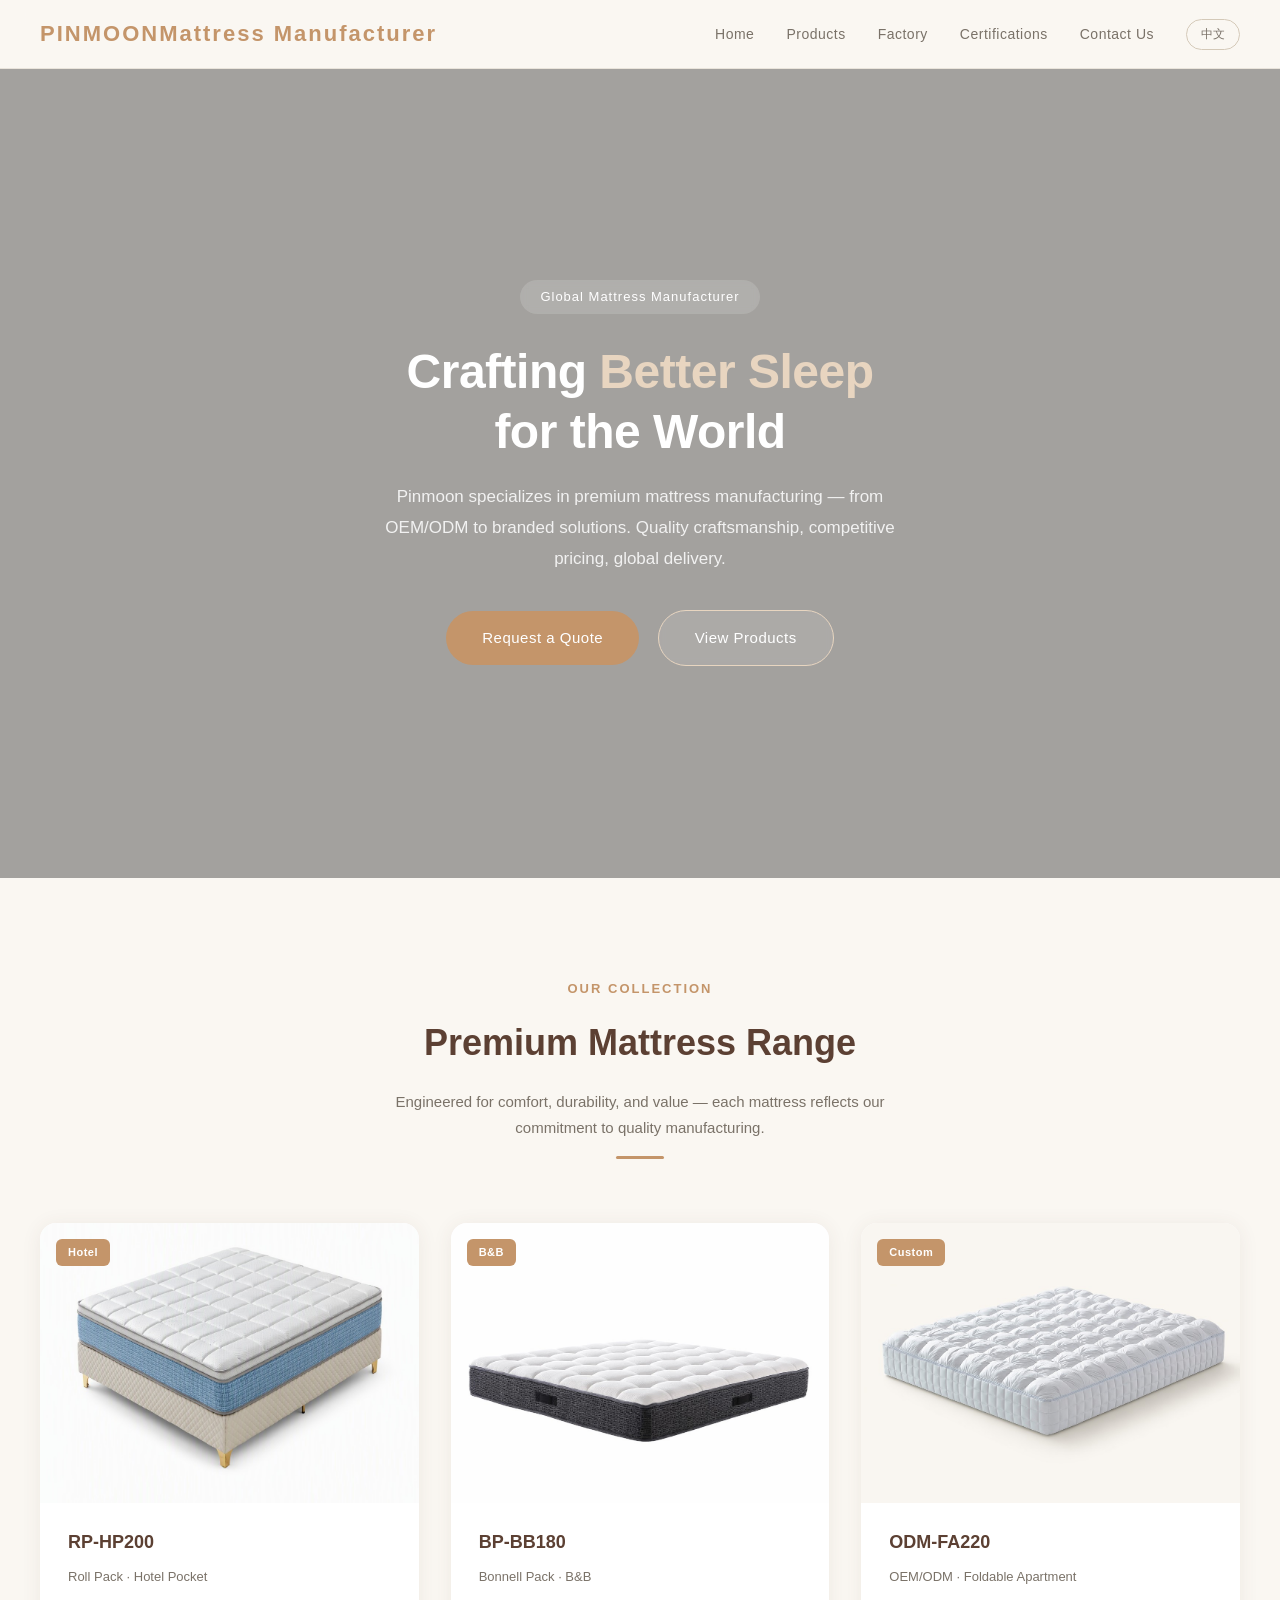
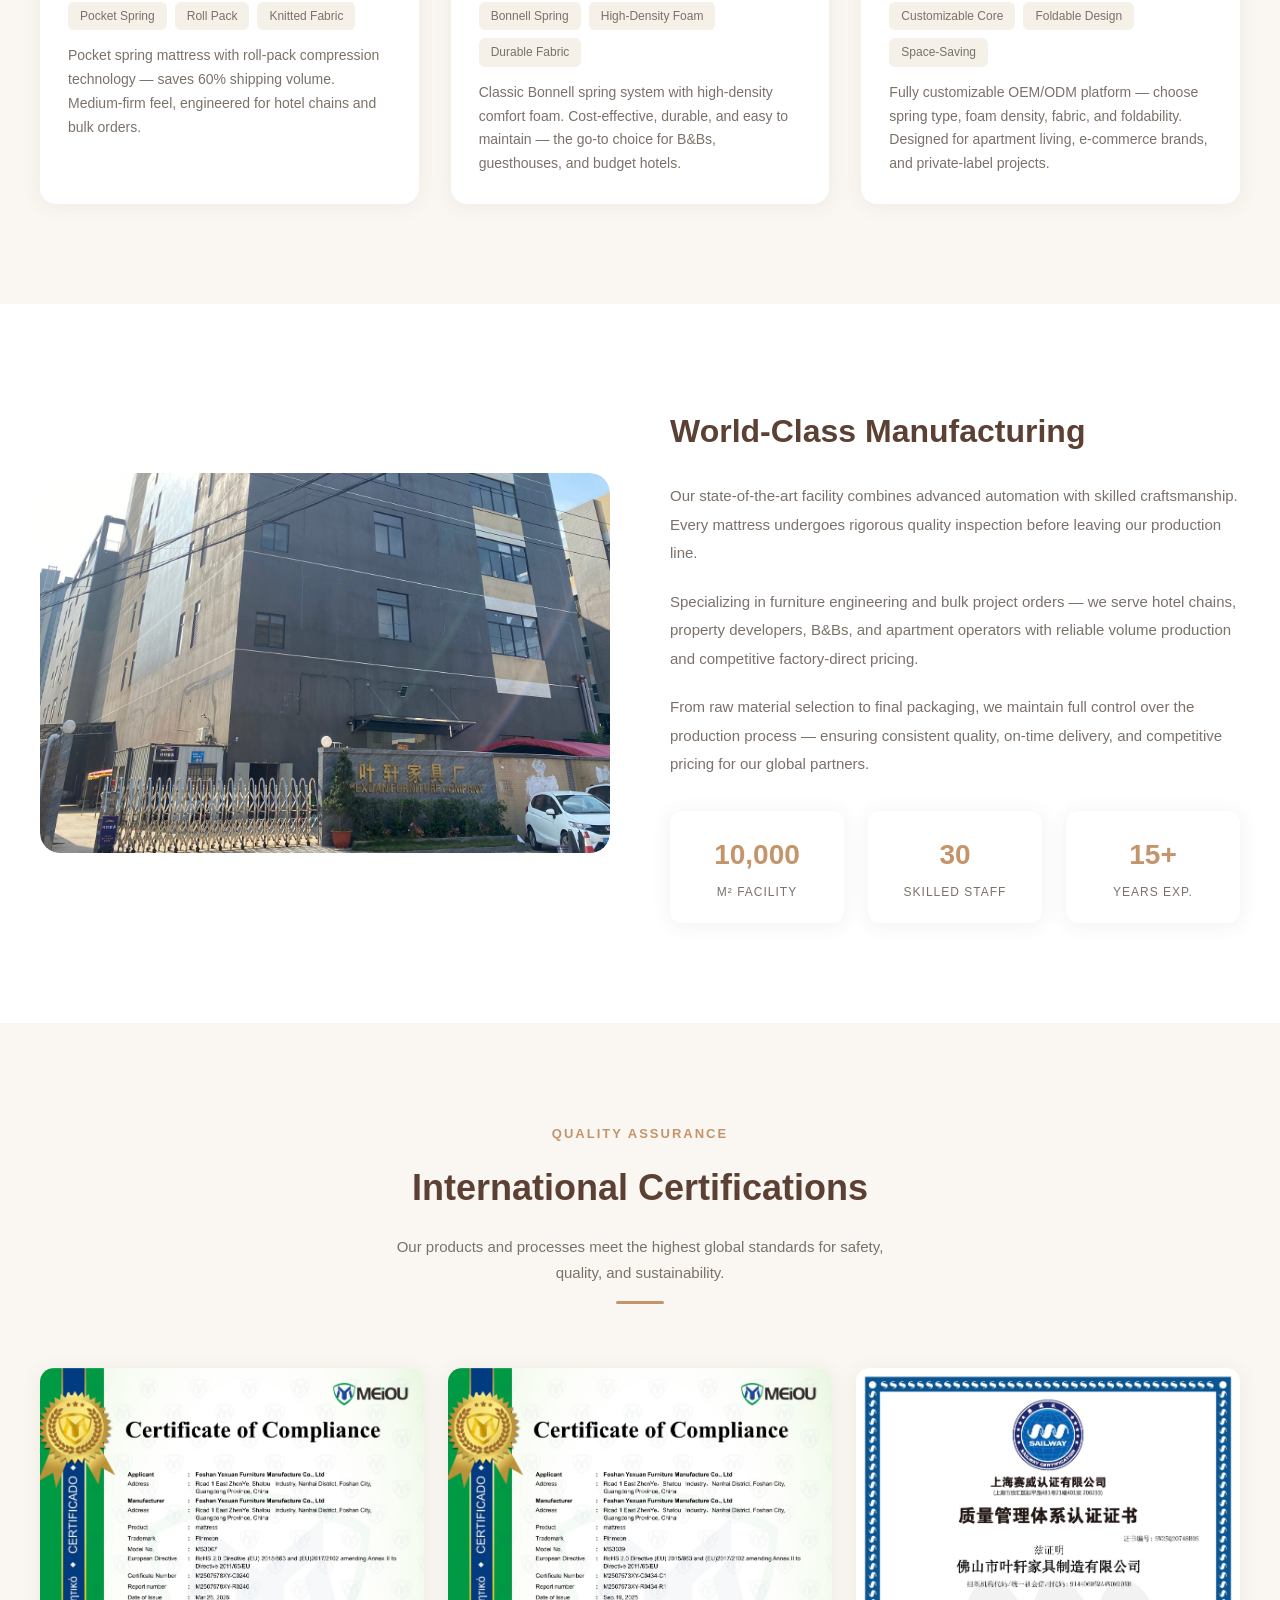
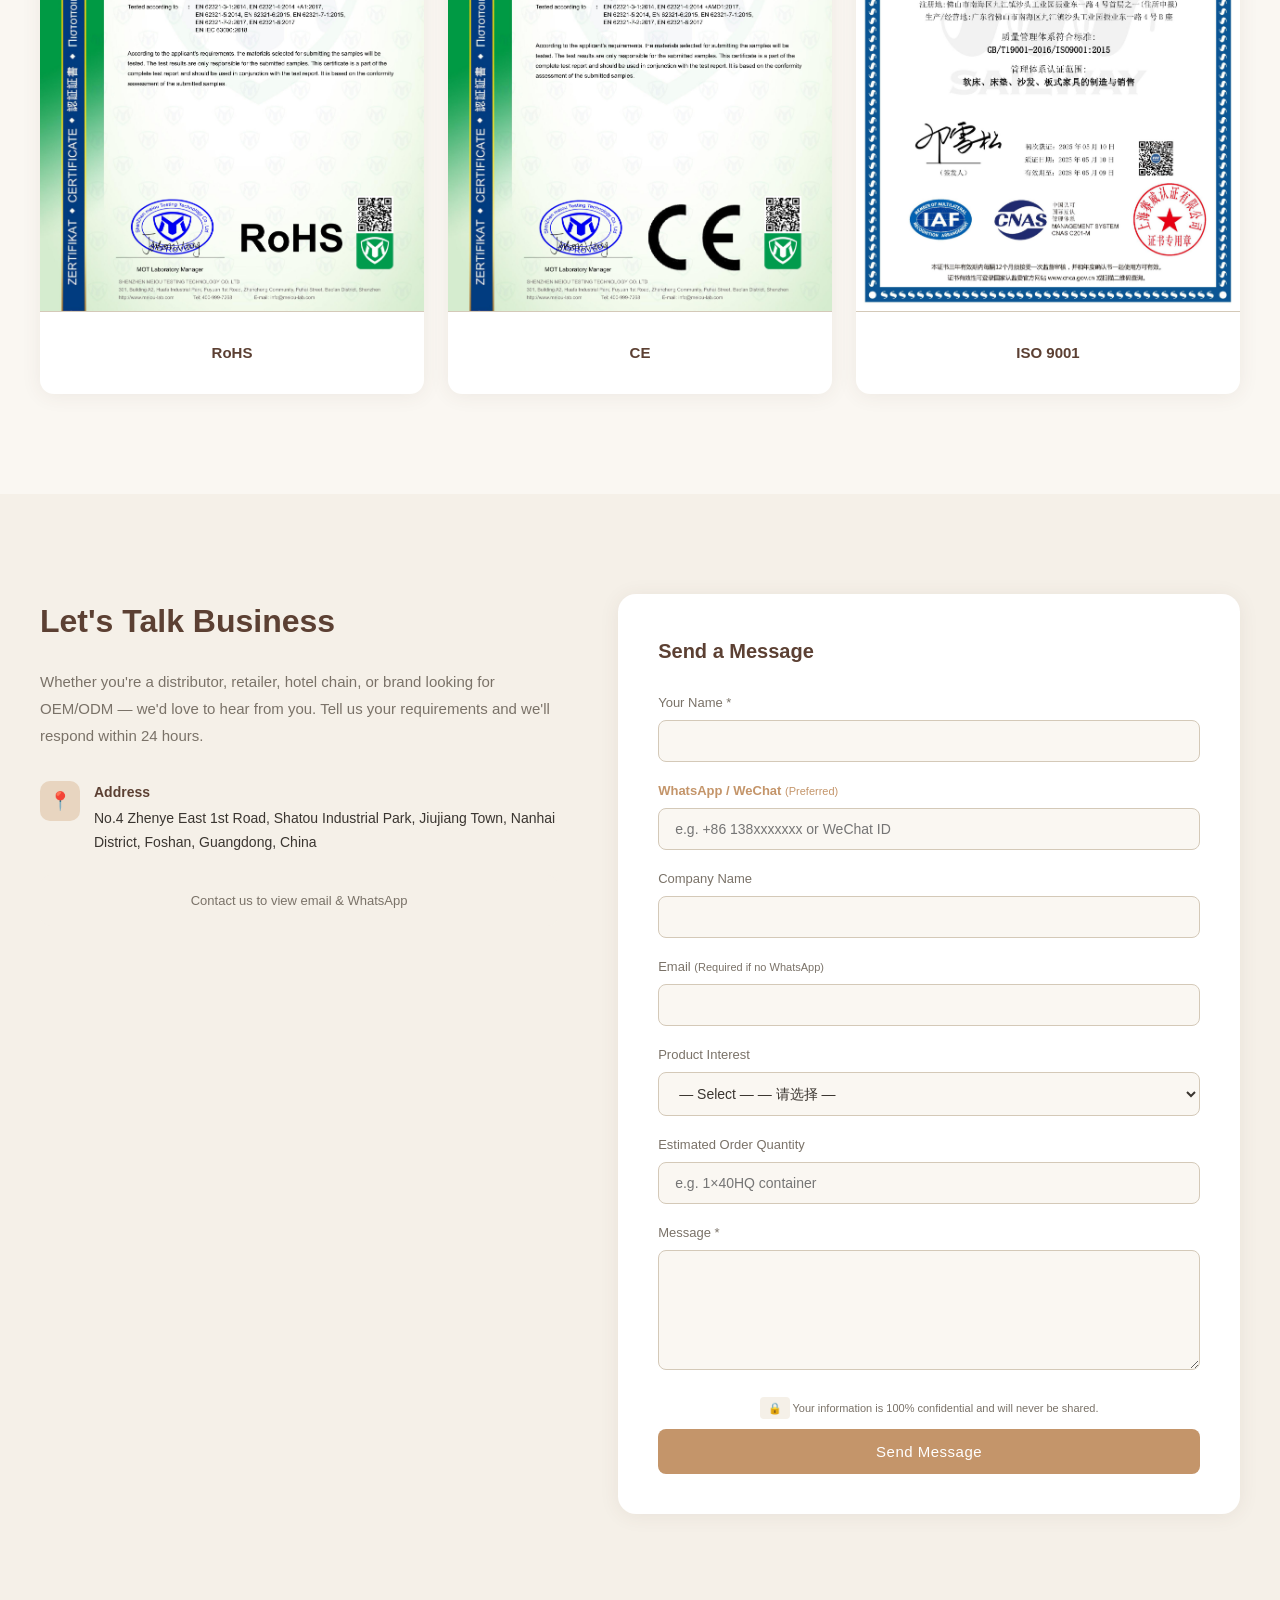
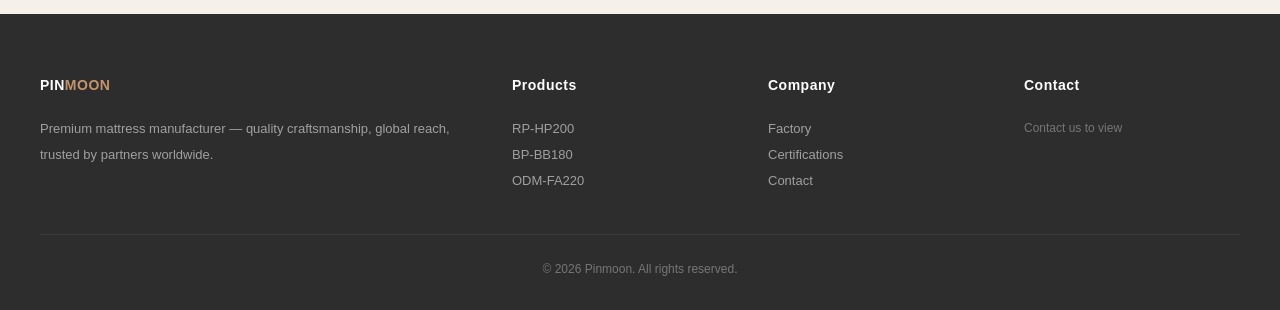
==== index.html @ e76c8922 "Add logo tagline: mattress manufacturer" ====
<!DOCTYPE html>
<html lang="zh-CN">
<head>
    <meta charset="UTF-8">
    <meta name="viewport" content="width=device-width, initial-scale=1.0">
    <title>Pinmoon Mattress Manufacturer | Custom Hotel B&B Bulk OEM Mattress Factory</title>
    <meta name="description" content="Pinmoon is a Foshan-based mattress factory specializing in custom OEM/ODM mattresses for hotels, B&Bs, schools, villa complexes. Bulk orders, factory-direct pricing, CE RoHS ISO 9001 certified. Contact us for wholesale mattress solutions.">
    <meta name="keywords" content="mattress manufacturer, custom mattress, hotel mattress supplier, bulk mattress, OEM mattress, B&B mattress, pocket spring mattress, bonnell spring mattress, foldable mattress, China mattress factory, wholesale mattress, dormitory mattress, villa mattress, 床垫工厂, 酒店床垫定制, 民宿床垫批发, 床垫OEM">
    <meta name="robots" content="index, follow">
    <link rel="canonical" href="https://www.pinmoonmattress.com/">
    <link rel="alternate" hreflang="en" href="https://www.pinmoonmattress.com/">
    <link rel="alternate" hreflang="zh" href="https://www.pinmoonmattress.com/">

    <!-- Open Graph / Social -->
    <meta property="og:title" content="Pinmoon Mattress Manufacturer | Custom Hotel B&B Bulk OEM Mattress Factory">
    <meta property="og:description" content="Foshan-based mattress factory. Custom OEM/ODM for hotels, B&Bs, schools, villas. CE RoHS ISO 9001 certified. Factory-direct bulk pricing.">
    <meta property="og:type" content="website">
    <meta property="og:url" content="https://www.pinmoonmattress.com/">
    <meta property="og:image" content="https://www.pinmoonmattress.com/factory.jpg">
    <meta property="og:site_name" content="Pinmoon Mattress">
    <meta property="og:locale" content="zh_CN">
    <meta name="twitter:card" content="summary_large_image">
    <meta name="twitter:title" content="Pinmoon Mattress Manufacturer | Custom Hotel B&B Bulk OEM">
    <meta name="twitter:description" content="Custom OEM/ODM mattresses for hotels, B&Bs, schools, villas. CE RoHS ISO 9001 certified.">
    <meta name="twitter:image" content="https://www.pinmoonmattress.com/factory.jpg">

    <!-- JSON-LD Structured Data -->
    <script type="application/ld+json">
    {
        "@context": "https://schema.org",
        "@type": "Organization",
        "name": "Pinmoon Mattress",
        "alternateName": "Foshan Yexuan Furniture Manufacture Co., Ltd",
        "url": "https://www.pinmoonmattress.com/",
        "logo": "https://www.pinmoonmattress.com/factory.jpg",
        "description": "Foshan-based mattress manufacturer specializing in custom OEM/ODM mattresses for hotels, B&Bs, schools, and villa complexes. CE, RoHS, ISO 9001 certified.",
        "address": {
            "@type": "PostalAddress",
            "streetAddress": "No.4 Zhenye East 1st Road, Shatou Industrial Park, Jiujiang Town",
            "addressLocality": "Foshan",
            "addressRegion": "Guangdong",
            "addressCountry": "CN"
        },
        "contactPoint": {
            "@type": "ContactPoint",
            "contactType": "Sales",
            "email": "sodumoto@gmail.com",
            "telephone": "+86-13088813138",
            "availableLanguage": ["English", "Chinese"]
        },
        "hasCertification": [
            {"@type": "Certification", "name": "RoHS", "identifier": "M2507578XY-C0240"},
            {"@type": "Certification", "name": "CE", "identifier": "M2507573XY-C0434-C1"},
            {"@type": "Certification", "name": "ISO 9001"}
        ]
    }
    </script>
    <script type="application/ld+json">
    {
        "@context": "https://schema.org",
        "@type": "LocalBusiness",
        "name": "Pinmoon Mattress Factory",
        "image": "https://www.pinmoonmattress.com/factory.jpg",
        "address": {
            "@type": "PostalAddress",
            "streetAddress": "No.4 Zhenye East 1st Road, Shatou Industrial Park, Jiujiang Town, Nanhai District",
            "addressLocality": "Foshan",
            "addressRegion": "Guangdong",
            "addressCountry": "CN",
            "postalCode": "528203"
        },
        "geo": {
            "@type": "GeoCoordinates",
            "latitude": 22.85,
            "longitude": 112.98
        },
        "openingHoursSpecification": {
            "@type": "OpeningHoursSpecification",
            "dayOfWeek": ["Monday", "Tuesday", "Wednesday", "Thursday", "Friday"],
            "opens": "08:00",
            "closes": "18:00"
        }
    }
    </script>
    <script type="application/ld+json">
    {
        "@context": "https://schema.org",
        "@type": "ItemList",
        "itemListElement": [
            {
                "@type": "ListItem",
                "position": 1,
                "item": {
                    "@type": "Product",
                    "name": "RP-HP200 Roll Pack Hotel Pocket Spring Mattress",
                    "description": "Pocket spring hotel mattress with roll-pack compression. 60% shipping volume saving. CE RoHS certified.",
                    "category": "Hotel Mattress"
                }
            },
            {
                "@type": "ListItem",
                "position": 2,
                "item": {
                    "@type": "Product",
                    "name": "BP-BB180 Bonnell Spring B&B Guesthouse Mattress",
                    "description": "Classic Bonnell spring mattress for B&Bs and guesthouses. Cost-effective, durable, easy maintenance.",
                    "category": "B&B Mattress"
                }
            },
            {
                "@type": "ListItem",
                "position": 3,
                "item": {
                    "@type": "Product",
                    "name": "ODM-FA220 OEM ODM Foldable Apartment Custom Mattress",
                    "description": "Fully customizable OEM/ODM mattress platform. Choose spring type, foam, fabric, foldability. For apartments, e-commerce, private label.",
                    "category": "Custom Mattress OEM"
                }
            }
        ]
    }
    </script>
    <style>
        :root {
            --cream: #F5F0E8;
            --warm-white: #FAF7F2;
            --sand: #D4C9B8;
            --brown: #8B7355;
            --dark-brown: #5C4033;
            --charcoal: #2D2D2D;
            --accent: #C4956A;
            --accent-light: #E8D5C0;
            --green: #7A9A7E;
            --text: #3A3530;
            --text-light: #7A7268;
            --shadow: 0 2px 20px rgba(92,64,51,0.08);
        }

        * { margin: 0; padding: 0; box-sizing: border-box; }

        html { scroll-behavior: smooth; }

        body {
            font-family: -apple-system, BlinkMacSystemFont, 'Segoe UI', 'Noto Sans SC', 'PingFang SC', sans-serif;
            background: var(--warm-white);
            color: var(--text);
            line-height: 1.7;
            -webkit-font-smoothing: antialiased;
        }

        /* Language */
        body.en .zh { display: none; }
        body.zh .en { display: none; }
        body:not(.en):not(.zh) .zh { display: initial; }
        body:not(.en):not(.zh) .en { display: none; }

        /* Navigation */
        nav {
            position: fixed;
            top: 0;
            width: 100%;
            background: rgba(250,247,242,0.92);
            backdrop-filter: blur(12px);
            z-index: 1000;
            border-bottom: 1px solid rgba(139,115,85,0.12);
            padding: 0 40px;
        }
        .nav-inner {
            max-width: 1200px;
            margin: 0 auto;
            display: flex;
            align-items: center;
            justify-content: space-between;
            height: 68px;
        }
        .logo {
            font-size: 22px;
            font-weight: 600;
            color: var(--dark-brown);
            letter-spacing: 2px;
            text-decoration: none;
        }
        .logo span { color: var(--accent); }
        .nav-links {
            display: flex;
            align-items: center;
            gap: 32px;
            list-style: none;
        }
        .nav-links a {
            text-decoration: none;
            color: var(--text-light);
            font-size: 14px;
            font-weight: 500;
            transition: color 0.2s;
            letter-spacing: 0.5px;
        }
        .nav-links a:hover { color: var(--accent); }
        .lang-switch {
            background: none;
            border: 1px solid var(--sand);
            color: var(--text-light);
            padding: 6px 14px;
            border-radius: 20px;
            cursor: pointer;
            font-size: 12px;
            transition: all 0.2s;
            font-family: inherit;
        }
        .lang-switch:hover {
            border-color: var(--accent);
            color: var(--accent);
        }
        .mobile-toggle {
            display: none;
            background: none;
            border: none;
            font-size: 24px;
            color: var(--dark-brown);
            cursor: pointer;
        }

        /* Hero */
        .hero {
            margin-top: 68px;
            min-height: 90vh;
            display: flex;
            align-items: center;
            justify-content: center;
            background: url('https://sc02.alicdn.com/kf/A835a7edf7c0d4e38baa8d02642623869u.png') center/cover no-repeat;
            position: relative;
            overflow: hidden;
            text-align: center;
            padding: 60px 40px;
        }
        .hero::before {
            content: '';
            position: absolute;
            inset: 0;
            background: rgba(0,0,0,0.35);
            z-index: 0;
        }
        .hero-content { position: relative; z-index: 1; max-width: 700px; }
        .hero-tag {
            display: inline-block;
            background: rgba(255,255,255,0.15);
            backdrop-filter: blur(4px);
            color: #fff;
            padding: 6px 20px;
            border-radius: 20px;
            font-size: 13px;
            font-weight: 500;
            margin-bottom: 28px;
            letter-spacing: 1px;
        }
        .hero h1 {
            font-size: 48px;
            font-weight: 600;
            color: #fff;
            margin-bottom: 20px;
            line-height: 1.25;
            letter-spacing: -0.5px;
        }
        .hero h1 .accent { color: var(--accent-light); }
        .hero p {
            font-size: 17px;
            color: rgba(255,255,255,0.85);
            max-width: 520px;
            margin: 0 auto 36px;
            line-height: 1.8;
        }
        .btn {
            display: inline-block;
            padding: 14px 36px;
            border-radius: 30px;
            font-size: 15px;
            font-weight: 500;
            text-decoration: none;
            transition: all 0.25s;
            cursor: pointer;
            border: none;
            letter-spacing: 0.5px;
            font-family: inherit;
        }
        .btn-primary {
            background: var(--accent);
            color: #fff;
        }
        .btn-primary:hover {
            background: var(--dark-brown);
            transform: translateY(-1px);
            box-shadow: 0 8px 24px rgba(92,64,51,0.2);
        }
        .btn-outline {
            border: 1.5px solid var(--accent-light);
            color: #fff;
            background: rgba(255,255,255,0.1);
            backdrop-filter: blur(4px);
            margin-left: 14px;
        }
        .btn-outline:hover {
            background: #fff;
            color: var(--dark-brown);
            border-color: #fff;
        }

        /* Sections */
        section {
            padding: 100px 40px;
        }
        .section-inner {
            max-width: 1200px;
            margin: 0 auto;
        }
        .section-header {
            text-align: center;
            margin-bottom: 64px;
        }
        .section-tag {
            font-size: 13px;
            text-transform: uppercase;
            letter-spacing: 2px;
            color: var(--accent);
            margin-bottom: 12px;
            font-weight: 600;
        }
        .section-header h2 {
            font-size: 36px;
            font-weight: 600;
            color: var(--dark-brown);
            margin-bottom: 16px;
        }
        .section-header p {
            color: var(--text-light);
            max-width: 500px;
            margin: 0 auto;
            font-size: 15px;
        }
        .section-divider {
            width: 48px;
            height: 3px;
            background: var(--accent);
            margin: 16px auto 0;
            border-radius: 2px;
        }

        /* Products */
        .products-grid {
            display: grid;
            grid-template-columns: repeat(auto-fit, minmax(340px, 1fr));
            gap: 32px;
        }
        .product-card {
            background: #fff;
            border-radius: 16px;
            overflow: hidden;
            box-shadow: var(--shadow);
            transition: transform 0.3s, box-shadow 0.3s;
        }
        .product-card:hover {
            transform: translateY(-4px);
            box-shadow: 0 12px 36px rgba(92,64,51,0.1);
        }
        .product-img {
            width: 100%;
            height: 280px;
            background: linear-gradient(135deg, var(--cream), var(--accent-light));
            display: flex;
            align-items: center;
            justify-content: center;
            position: relative;
            overflow: hidden;
        }
        .product-img .placeholder {
            color: var(--accent);
            font-size: 64px;
            opacity: 0.3;
        }
        .product-img .label {
            position: absolute;
            top: 16px;
            left: 16px;
            background: var(--accent);
            color: #fff;
            padding: 4px 12px;
            border-radius: 6px;
            font-size: 11px;
            font-weight: 600;
            letter-spacing: 0.5px;
        }
        .product-body { padding: 24px 28px 28px; }
        .product-body h3 {
            font-size: 18px;
            color: var(--dark-brown);
            margin-bottom: 8px;
            font-weight: 600;
        }
        .product-body .specs {
            display: flex;
            flex-wrap: wrap;
            gap: 8px;
            margin: 14px 0;
        }
        .product-body .specs span {
            background: var(--cream);
            color: var(--text-light);
            padding: 4px 12px;
            border-radius: 6px;
            font-size: 12px;
        }
        .product-body p {
            color: var(--text-light);
            font-size: 14px;
            line-height: 1.7;
        }

        /* Factory */
        .factory-layout {
            display: grid;
            grid-template-columns: 1fr 1fr;
            gap: 60px;
            align-items: center;
        }
        .factory-image {
            border-radius: 20px;
            overflow: hidden;
        }
        .factory-image .placeholder {
            color: var(--accent);
            font-size: 72px;
            opacity: 0.25;
        }
        .factory-content h2 {
            font-size: 32px;
            color: var(--dark-brown);
            margin-bottom: 24px;
            font-weight: 600;
        }
        .factory-content p {
            color: var(--text-light);
            margin-bottom: 20px;
            font-size: 15px;
            line-height: 1.9;
        }
        .factory-stats {
            display: grid;
            grid-template-columns: repeat(3, 1fr);
            gap: 24px;
            margin-top: 32px;
        }
        .factory-stat {
            text-align: center;
            padding: 20px 12px;
            background: #fff;
            border-radius: 12px;
            box-shadow: var(--shadow);
        }
        .factory-stat .number {
            font-size: 28px;
            font-weight: 700;
            color: var(--accent);
        }
        .factory-stat .label {
            font-size: 12px;
            color: var(--text-light);
            margin-top: 4px;
            text-transform: uppercase;
            letter-spacing: 1px;
        }

        /* Certifications */
        .certs-grid {
            display: grid;
            grid-template-columns: repeat(auto-fit, minmax(280px, 1fr));
            gap: 24px;
        }
        .cert-card {
            background: #fff;
            border-radius: 14px;
            overflow: hidden;
            box-shadow: var(--shadow);
            transition: transform 0.2s;
        }
        .cert-card:hover { transform: translateY(-2px); box-shadow: 0 8px 24px rgba(92,64,51,0.12); }
        .cert-card img {
            width: 100%;
            object-fit: contain;
            border-bottom: 1px solid var(--sand);
        }
        .cert-body {
            padding: 20px 20px 24px;
            text-align: center;
        }
        .cert-body h4 {
            font-size: 15px;
            color: var(--dark-brown);
            margin-bottom: 4px;
            font-weight: 600;
        }
        .cert-body .cert-model {
            font-size: 12px;
            color: var(--accent);
            margin-bottom: 8px;
        }
        .cert-body .cert-date {
            font-size: 11px;
            color: var(--text-light);
        }


        /* Inquiry */
        #inquiry { background: var(--cream); }
        .inquiry-layout {
            display: grid;
            grid-template-columns: 1fr 1.2fr;
            gap: 60px;
            align-items: start;
        }
        .inquiry-info h2 {
            font-size: 32px;
            color: var(--dark-brown);
            margin-bottom: 20px;
            font-weight: 600;
        }
        .inquiry-info p {
            color: var(--text-light);
            font-size: 15px;
            line-height: 1.8;
            margin-bottom: 32px;
        }
        .inquiry-detail {
            display: flex;
            align-items: flex-start;
            gap: 14px;
            margin-bottom: 20px;
        }
        .inquiry-detail .icon {
            width: 40px;
            height: 40px;
            background: var(--accent-light);
            border-radius: 10px;
            display: flex;
            align-items: center;
            justify-content: center;
            font-size: 18px;
            flex-shrink: 0;
        }
        .inquiry-detail .info {
            font-size: 14px;
            color: var(--text);
        }
        .inquiry-detail .info strong {
            display: block;
            color: var(--dark-brown);
            margin-bottom: 2px;
        }
        .inquiry-form {
            background: #fff;
            border-radius: 18px;
            padding: 40px;
            box-shadow: var(--shadow);
        }
        .inquiry-form h3 {
            font-size: 20px;
            color: var(--dark-brown);
            margin-bottom: 24px;
            font-weight: 600;
        }
        .form-group {
            margin-bottom: 18px;
        }
        .form-group label {
            display: block;
            font-size: 13px;
            color: var(--text-light);
            margin-bottom: 6px;
            font-weight: 500;
        }
        .form-group input,
        .form-group textarea,
        .form-group select {
            width: 100%;
            padding: 12px 16px;
            border: 1px solid var(--sand);
            border-radius: 8px;
            font-size: 14px;
            font-family: inherit;
            transition: border-color 0.2s;
            background: var(--warm-white);
            color: var(--text);
        }
        .form-group input:focus,
        .form-group textarea:focus,
        .form-group select:focus {
            outline: none;
            border-color: var(--accent);
        }
        .form-group textarea { min-height: 120px; resize: vertical; }
        .form-submit {
            width: 100%;
            padding: 14px;
            background: var(--accent);
            color: #fff;
            border: none;
            border-radius: 8px;
            font-size: 15px;
            font-weight: 500;
            cursor: pointer;
            transition: all 0.2s;
            letter-spacing: 0.5px;
            font-family: inherit;
        }
        .form-submit:hover { background: var(--dark-brown); }

        /* Footer */
        footer {
            background: var(--charcoal);
            color: rgba(255,255,255,0.65);
            padding: 60px 40px 30px;
        }
        .footer-inner {
            max-width: 1200px;
            margin: 0 auto;
            display: grid;
            grid-template-columns: 2fr 1fr 1fr 1fr;
            gap: 40px;
        }
        .footer-col h4 {
            color: #fff;
            font-size: 14px;
            margin-bottom: 18px;
            font-weight: 600;
            letter-spacing: 0.5px;
        }
        .footer-col p, .footer-col a {
            font-size: 13px;
            line-height: 2;
            color: rgba(255,255,255,0.55);
            text-decoration: none;
            display: block;
        }
        .footer-col a:hover { color: var(--accent); }
        .footer-bottom {
            max-width: 1200px;
            margin: 40px auto 0;
            padding-top: 24px;
            border-top: 1px solid rgba(255,255,255,0.08);
            font-size: 12px;
            text-align: center;
            color: rgba(255,255,255,0.35);
        }

        /* Responsive */
        @media (max-width: 768px) {
            /* --- Navigation --- */
            nav { padding: 0 16px; }
            .nav-inner { height: 56px; }
            .logo { font-size: 18px; }
            .nav-links { display: none; }
            .nav-links.open {
                display: flex;
                flex-direction: column;
                position: absolute;
                top: 56px;
                left: 0;
                width: 100%;
                background: rgba(250,247,242,0.98);
                padding: 20px 20px 28px;
                gap: 16px;
                border-bottom: 1px solid var(--sand);
            }
            .nav-links.open a { font-size: 15px; padding: 6px 0; }
            .nav-links.open .lang-switch { align-self: flex-start; margin-top: 4px; }
            .mobile-toggle { display: block; font-size: 22px; }

            /* --- Hero --- */
            .hero {
                margin-top: 56px;
                min-height: 80vh;
                padding: 48px 20px 60px;
            }
            .hero h1 { font-size: 26px; line-height: 1.3; }
            .hero p { font-size: 14px; max-width: 100%; margin-bottom: 28px; }
            .hero-tag { font-size: 11px; padding: 5px 16px; margin-bottom: 20px; }
            .hero .btn { display: block; width: 100%; text-align: center; box-sizing: border-box; }
            .hero .btn + .btn { margin-top: 10px; }
            .btn { padding: 13px 28px; font-size: 14px; }
            .btn-outline { margin-left: 0; }

            /* --- Sections --- */
            section { padding: 48px 16px; }
            .section-header { margin-bottom: 36px; }
            .section-header h2 { font-size: 22px; }
            .section-header p { font-size: 13px; max-width: 100%; }
            .section-tag { font-size: 11px; letter-spacing: 1.5px; }

            /* --- Products --- */
            .products-grid {
                grid-template-columns: 1fr;
                gap: 20px;
            }
            .product-img { height: 220px; }
            .product-body { padding: 18px 20px 22px; }
            .product-body h3 { font-size: 16px; }
            .product-body .specs span { font-size: 11px; padding: 3px 10px; }
            .product-body p { font-size: 13px; }
            .product-card .subtitle { font-size: 12px !important; }

            /* --- Factory --- */
            .factory-layout { grid-template-columns: 1fr; gap: 24px; }
            .factory-image { height: auto; }
            .factory-image img { height: 220px; object-fit: cover; object-position: bottom; }
            .factory-content h2 { font-size: 22px; margin-bottom: 16px; }
            .factory-content p { font-size: 13px; line-height: 1.8; margin-bottom: 14px; }
            .factory-stats { grid-template-columns: repeat(3, 1fr); gap: 8px; margin-top: 20px; }
            .factory-stat { padding: 14px 8px; }
            .factory-stat .number { font-size: 22px; }
            .factory-stat .label { font-size: 10px; }

            /* --- Certifications --- */
            .certs-grid {
                grid-template-columns: 1fr;
                gap: 16px;
            }
            .cert-body { padding: 14px 16px 18px; }
            .cert-body h4 { font-size: 14px; }

            /* --- Inquiry --- */
            .inquiry-layout { grid-template-columns: 1fr; gap: 24px; }
            .inquiry-info h2 { font-size: 22px; margin-bottom: 14px; }
            .inquiry-info p { font-size: 13px; margin-bottom: 20px; }
            .inquiry-detail { gap: 10px; margin-bottom: 14px; }
            .inquiry-detail .icon { width: 34px; height: 34px; font-size: 15px; }
            .inquiry-detail .info { font-size: 12px; }
            .inquiry-form { padding: 24px 18px; border-radius: 14px; }
            .inquiry-form h3 { font-size: 17px; margin-bottom: 18px; }
            .form-group { margin-bottom: 14px; }
            .form-group label { font-size: 12px; }
            .form-group input,
            .form-group textarea,
            .form-group select { padding: 10px 14px; font-size: 13px; }
            .form-submit { font-size: 14px; padding: 13px; }

            /* --- Footer --- */
            footer { padding: 40px 16px 24px; }
            .footer-inner { grid-template-columns: 1fr 1fr; gap: 24px 16px; }
            .footer-col h4 { font-size: 12px; margin-bottom: 12px; }
            .footer-col p, .footer-col a { font-size: 11px; }
            .footer-bottom { font-size: 11px; margin-top: 28px; padding-top: 18px; }
        }
        @media (max-width: 480px) {
            .hero h1 { font-size: 22px; }
            .hero p { font-size: 13px; }
            .products-grid { gap: 16px; }
            .product-img { height: 200px; }
            .factory-image img { height: 180px; }
            .footer-inner { grid-template-columns: 1fr; gap: 20px; }
            .certs-grid { gap: 14px; }
        }
    </style>
</head>
<body class="en">

<!-- Navigation -->
<nav>
    <div class="nav-inner">
        <a href="index.html" class="logo"><span class="logo-text">PIN<span>MOON</span></span><span class="logo-tagline en">Mattress Manufacturer</span><span class="logo-tagline zh">床垫生产厂家</span></a>
        <ul class="nav-links" id="navLinks">
            <li><a href="index.html"><span class="en">Home</span><span class="zh">首页</span></a></li>
            <li><a href="products.html"><span class="en">Products</span><span class="zh">产品</span></a></li>
            <li><a href="factory.html"><span class="en">Factory</span><span class="zh">工厂</span></a></li>
            <li><a href="certifications.html"><span class="en">Certifications</span><span class="zh">资质</span></a></li>
            <li><a href="contact.html"><span class="en">Contact Us</span><span class="zh">联系我们</span></a></li>
            <li><button class="lang-switch" id="langToggle" onclick="toggleLang()">中文</button></li>
        </ul>
        <button class="mobile-toggle" onclick="toggleMenu()">&#9776;</button>
    </div>
</nav>

<!-- Hero -->
<section class="hero">
    <div class="hero-content">
        <div class="hero-tag">
            <span class="en">Global Mattress Manufacturer</span>
            <span class="zh">全球床垫制造商</span>
        </div>
        <h1>
            <span class="en">Crafting <span class="accent">Better Sleep</span><br>for the World</span>
            <span class="zh">为全球打造<span class="accent">更好的睡眠</span></span>
        </h1>
        <p>
            <span class="en">Pinmoon specializes in premium mattress manufacturing — from OEM/ODM to branded solutions. Quality craftsmanship, competitive pricing, global delivery.</span>
            <span class="zh">Pinmoon 专注高品质床垫制造——从 OEM/ODM 到品牌定制，匠心工艺，竞争力价格，全球交付。</span>
        </p>
        <div>
            <a href="contact.html" class="btn btn-primary">
                <span class="en">Request a Quote</span>
                <span class="zh">获取报价</span>
            </a>
            <a href="products.html" class="btn btn-outline">
                <span class="en">View Products</span>
                <span class="zh">查看产品</span>
            </a>
        </div>
    </div>
</section>

<!-- Products -->
<section id="products">
    <div class="section-inner">
        <div class="section-header">
            <div class="section-tag">
                <span class="en">Our Collection</span>
                <span class="zh">产品系列</span>
            </div>
            <h2>
                <span class="en">Premium Mattress Range</span>
                <span class="zh">高端床垫系列</span>
            </h2>
            <p>
                <span class="en">Engineered for comfort, durability, and value — each mattress reflects our commitment to quality manufacturing.</span>
                <span class="zh">每一张床垫都凝结了我们对舒适、耐用与品质的承诺。</span>
            </p>
            <div class="section-divider"></div>
        </div>
        <div class="products-grid">
            <div class="product-card">
                <div class="product-img" style="background:transparent;">
                    <img src="product-2.jpg" alt="RP-HP200" style="width:100%;height:100%;object-fit:cover;">
                    <span class="label">
                        <span class="en">Hotel</span>
                        <span class="zh">酒店</span>
                    </span>
                </div>
                <div class="product-body">
                    <h3>RP-HP200</h3>
                    <div class="subtitle" style="font-size:13px;color:var(--text-light);margin-bottom:10px;">Roll Pack · Hotel Pocket</div>
                    <div class="specs">
                        <span>Pocket Spring</span>
                        <span>Roll Pack</span>
                        <span>Knitted Fabric</span>
                    </div>
                    <p>
                        <span class="en">Pocket spring mattress with roll-pack compression technology — saves 60% shipping volume. Medium-firm feel, engineered for hotel chains and bulk orders.</span>
                        <span class="zh">口袋弹簧+卷包压缩技术，节省60%运输体积。适中偏硬睡感，专为酒店集团和大宗订单设计。</span>
                    </p>
                </div>
            </div>
            <div class="product-card">
                <div class="product-img" style="background:transparent;">
                    <img src="product-3.jpg" alt="BP-BB180" style="width:100%;height:100%;object-fit:cover;">
                    <span class="label">
                        <span class="en">B&B</span>
                        <span class="zh">民宿</span>
                    </span>
                </div>
                <div class="product-body">
                    <h3>BP-BB180</h3>
                    <div class="subtitle" style="font-size:13px;color:var(--text-light);margin-bottom:10px;">Bonnell Pack · B&amp;B</div>
                    <div class="specs">
                        <span>Bonnell Spring</span>
                        <span>High-Density Foam</span>
                        <span>Durable Fabric</span>
                    </div>
                    <p>
                        <span class="en">Classic Bonnell spring system with high-density comfort foam. Cost-effective, durable, and easy to maintain — the go-to choice for B&amp;Bs, guesthouses, and budget hotels.</span>
                        <span class="zh">经典整网弹簧+高密度舒适海绵，性价比高、耐用易维护——民宿、旅馆、经济型酒店首选。</span>
                    </p>
                </div>
            </div>
            <div class="product-card">
                <div class="product-img" style="background:transparent;">
                    <img src="product-1.jpg" alt="ODM-FA220" style="width:100%;height:100%;object-fit:cover;">
                    <span class="label">
                        <span class="en">Custom</span>
                        <span class="zh">定制</span>
                    </span>
                </div>
                <div class="product-body">
                    <h3>ODM-FA220</h3>
                    <div class="subtitle" style="font-size:13px;color:var(--text-light);margin-bottom:10px;">OEM/ODM · Foldable Apartment</div>
                    <div class="specs">
                        <span>Customizable Core</span>
                        <span>Foldable Design</span>
                        <span>Space-Saving</span>
                    </div>
                    <p>
                        <span class="en">Fully customizable OEM/ODM platform — choose spring type, foam density, fabric, and foldability. Designed for apartment living, e-commerce brands, and private-label projects.</span>
                        <span class="zh">全定制 OEM/ODM 平台——自由选择弹簧类型、海绵密度、面料和折叠方式。专为公寓生活、电商品牌和白牌项目设计。</span>
                    </p>
                </div>
            </div>
        </div>
    </div>
</section>

<!-- Factory -->
<section id="factory" style="background:#fff;">
    <div class="section-inner">
        <div class="factory-layout">
            <div class="factory-image">
                <img src="factory.jpg" alt="Pinmoon Factory" style="width:100%;height:380px;object-fit:cover;object-position:bottom;display:block;border-radius:20px;">
            </div>
            <div class="factory-content">
                <h2>
                    <span class="en">World-Class Manufacturing</span>
                    <span class="zh">世界级制造基地</span>
                </h2>
                <p class="en">
                    Our state-of-the-art facility combines advanced automation with skilled craftsmanship. Every mattress undergoes rigorous quality inspection before leaving our production line.
                </p>
                <p class="zh">
                    现代化工厂融合先进自动化与精湛手工技艺。每一张床垫在出厂前都经过严格质检，确保品质如一。
                </p>
                <p class="en">
                    Specializing in furniture engineering and bulk project orders — we serve hotel chains, property developers, B&amp;Bs, and apartment operators with reliable volume production and competitive factory-direct pricing.
                </p>
                <p class="zh">
                    主营家具工程类批量订单——服务酒店连锁、地产开发商、民宿和公寓运营商，稳定量产能力和工厂直供价格。
                </p>
                <p class="en">
                    From raw material selection to final packaging, we maintain full control over the production process — ensuring consistent quality, on-time delivery, and competitive pricing for our global partners.
                </p>
                <p class="zh">
                    从原材料筛选到成品包装，全程品控——为全球合作伙伴保障稳定的品质、准时交付和竞争力价格。
                </p>
                <div class="factory-stats">
                    <div class="factory-stat">
                        <div class="number">10,000</div>
                        <div class="label">m² <span class="en">Facility</span><span class="zh">厂房</span></div>
                    </div>
                    <div class="factory-stat">
                        <div class="number">30</div>
                        <div class="label"><span class="en">Skilled Staff</span><span class="zh">技术工人</span></div>
                    </div>
                    <div class="factory-stat">
                        <div class="number">15+</div>
                        <div class="label"><span class="en">Years Exp.</span><span class="zh">年经验</span></div>
                    </div>
                </div>
            </div>
        </div>
    </div>
</section>

<!-- Certifications -->
<section id="certifications">
    <div class="section-inner">
        <div class="section-header">
            <div class="section-tag">
                <span class="en">Quality Assurance</span>
                <span class="zh">品质保障</span>
            </div>
            <h2>
                <span class="en">International Certifications</span>
                <span class="zh">国际认证资质</span>
            </h2>
            <p>
                <span class="en">Our products and processes meet the highest global standards for safety, quality, and sustainability.</span>
                <span class="zh">我们的产品与生产流程符合全球最高安全、品质和可持续发展标准。</span>
            </p>
            <div class="section-divider"></div>
        </div>
        <div class="certs-grid">
            <div class="cert-card">
                <img src="cert-rohs-ms3007.jpg" alt="RoHS Certificate">
                <div class="cert-body">
                    <h4>RoHS</h4>
                </div>
            </div>
            <div class="cert-card">
                <img src="cert-ce-ms3039.jpg" alt="CE Certificate">
                <div class="cert-body">
                    <h4>CE</h4>
                </div>
            </div>
            <div class="cert-card">
                <img src="cert-iso9001.jpg" alt="ISO 9001 Certificate">
                <div class="cert-body">
                    <h4>ISO 9001</h4>
                </div>
            </div>
        </div>
    </div>
</section>

<!-- Inquiry -->
<section id="inquiry">
    <div class="section-inner">
        <div class="inquiry-layout">
            <div class="inquiry-info">
                <h2>
                    <span class="en">Let's Talk Business</span>
                    <span class="zh">我们聊聊合作</span>
                </h2>
                <p>
                    <span class="en">Whether you're a distributor, retailer, hotel chain, or brand looking for OEM/ODM — we'd love to hear from you. Tell us your requirements and we'll respond within 24 hours.</span>
                    <span class="zh">无论您是经销商、零售商、酒店集团，还是寻求 OEM/ODM 的品牌——欢迎联系我们。告知需求，24 小时内回复。</span>
                </p>
                <div class="inquiry-detail">
                    <div class="icon">📍</div>
                    <div class="info">
                        <strong>
                            <span class="en">Address</span>
                            <span class="zh">地址</span>
                        </strong>
                        <span class="en">No.4 Zhenye East 1st Road, Shatou Industrial Park, Jiujiang Town, Nanhai District, Foshan, Guangdong, China</span>
                        <span class="zh">广东省佛山市南海区九江镇沙头工业园振业东一路4号首层之一</span>
                    </div>
                </div>
                <div id="contactLock" style="text-align:center;padding:14px 16px;background:var(--cream);border-radius:10px;margin-top:14px;">
                    <p style="font-size:13px;color:var(--text-light);margin:0;"><span class="en">Contact us to view email & WhatsApp</span><span class="zh">联系我们后显示邮箱与 WhatsApp</span></p>
                </div>
                <div id="contactReveal" style="display:none;">
                    <div class="inquiry-detail">
                        <div class="icon">📧</div>
                        <div class="info">
                            <strong>Email</strong>
                            <span>sodumoto@gmail.com</span>
                        </div>
                    </div>
                    <div class="inquiry-detail">
                        <div class="icon">📞</div>
                        <div class="info">
                            <strong>WhatsApp</strong>
                            <span>+86 13088813138</span>
                        </div>
                    </div>
                </div>
            </div>
            <div class="inquiry-form">
                <h3>
                    <span class="en">Send a Message</span>
                    <span class="zh">发送消息</span>
                </h3>
                <form id="inquiryForm">
                    <div style="position:absolute;left:-9999px;" aria-hidden="true">
                        <label><span class="en">Leave empty</span><span class="zh">请留空</span></label>
                        <input type="text" name="website" tabindex="-1" autocomplete="off">
                    </div>
                    <div class="form-group">
                        <label>
                            <span class="en">Your Name *</span>
                            <span class="zh">您的姓名 *</span>
                        </label>
                        <input type="text" name="name" required>
                    </div>
                    <div class="form-group">
                        <label style="color:var(--accent);font-weight:600;">
                            <span class="en">WhatsApp / WeChat</span>
                            <span class="zh">WhatsApp / 微信</span>
                            <span style="font-size:11px;font-weight:400;"><span class="en"> (Preferred)</span><span class="zh"> (推荐)</span></span>
                        </label>
                        <input type="text" name="whatsapp" placeholder="e.g. +86 138xxxxxxx or WeChat ID">
                    </div>
                    <div class="form-group">
                        <label>
                            <span class="en">Company Name</span>
                            <span class="zh">公司名称</span>
                        </label>
                        <input type="text" name="company">
                    </div>
                    <div class="form-group">
                        <label>
                            <span class="en">Email</span>
                            <span class="zh">邮箱</span>
                            <span style="font-size:11px;color:var(--text-light);"><span class="en"> (Required if no WhatsApp)</span><span class="zh"> (无微信/WhatsApp则必填)</span></span>
                        </label>
                        <input type="email" name="email">
                    </div>
                    <div class="form-group">
                        <label>
                            <span class="en">Product Interest</span>
                            <span class="zh">感兴趣的产品</span>
                        </label>
                        <select name="product">
                            <option value="">
                                <span class="en">— Select —</span>
                                <span class="zh">— 请选择 —</span>
                            </option>
                            <option>RP-HP200 (Hotel Pocket)</option>
                            <option>BP-BB180 (Bonnell B&amp;B)</option>
                            <option>ODM-FA220 (Foldable Apartment)</option>
                            <option>
                                <span class="en">Custom OEM/ODM</span>
                                <span class="zh">定制 OEM/ODM</span>
                            </option>
                        </select>
                    </div>
                    <div class="form-group">
                        <label>
                            <span class="en">Estimated Order Quantity</span>
                            <span class="zh">预计订单量</span>
                        </label>
                        <input type="text" name="quantity" placeholder="e.g. 1×40HQ container">
                    </div>
                    <div class="form-group">
                        <label>
                            <span class="en">Message *</span>
                            <span class="zh">留言 *</span>
                        </label>
                        <textarea name="message" required></textarea>
                    </div>
                    <p style="font-size:11px;color:var(--text-light);text-align:center;margin:6px 0 10px;">
                        <span style="display:inline-block;padding:2px 8px;background:var(--cream);border-radius:4px;">&#128274;</span>
                        <span class="en"> Your information is 100% confidential and will never be shared.</span>
                        <span class="zh"> 您的信息完全保密，不会泄露给第三方。</span>
                    </p>
                    <button type="submit" class="form-submit" id="submitBtn">
                        <span class="en">Send Message</span>
                        <span class="zh">发送消息</span>
                    </button>
                </form>
            </div>
        </div>
    </div>
</section>

<!-- Footer -->
<footer>
    <div class="footer-inner">
        <div class="footer-col">
            <h4>PIN<span style="color:var(--accent);">MOON</span></h4>
            <p>
                <span class="en">Premium mattress manufacturer — quality craftsmanship, global reach, trusted by partners worldwide.</span>
                <span class="zh">高端床垫制造商——匠心品质，全球交付，值得信赖的合作伙伴。</span>
            </p>
        </div>
        <div class="footer-col">
            <h4>
                <span class="en">Products</span>
                <span class="zh">产品</span>
            </h4>
            <a href="products.html">RP-HP200</a>
            <a href="products.html">BP-BB180</a>
            <a href="products.html">ODM-FA220</a>
        </div>
        <div class="footer-col">
            <h4>
                <span class="en">Company</span>
                <span class="zh">公司</span>
            </h4>
            <a href="factory.html"><span class="en">Factory</span><span class="zh">工厂</span></a>
            <a href="certifications.html"><span class="en">Certifications</span><span class="zh">资质</span></a>
            <a href="contact.html"><span class="en">Contact</span><span class="zh">联系</span></a>
        </div>
        <div class="footer-col" id="footerContact">
            <h4>
                <span class="en">Contact</span>
                <span class="zh">联系</span>
            </h4>
            <p style="font-size:12px;color:rgba(255,255,255,0.35);"><span class="en">Contact us to view</span><span class="zh">联系我们后显示</span></p>
        </div>
    </div>
    <div class="footer-bottom">
        &copy; 2026 Pinmoon. <span class="en">All rights reserved.</span><span class="zh">保留所有权利。</span>
    </div>
</footer>

<script>
(function(){
var lang=localStorage.getItem('pinmoon_lang')||'en';
document.body.className=lang;
var btn=document.getElementById('langToggle');
if(btn)btn.textContent=lang==='en'?'中文':'English';
window.toggleLang=function(){lang=lang==='en'?'zh':'en';localStorage.setItem('pinmoon_lang',lang);document.body.className=lang;var b=document.getElementById('langToggle');if(b)b.textContent=lang==='en'?'中文':'English';};
window.toggleMenu=function(){var m=document.getElementById('navLinks');if(m)m.classList.toggle('open');};
var links=document.querySelectorAll('.nav-links a');
for(var i=0;i<links.length;i++)links[i].addEventListener('click',function(){var m=document.getElementById('navLinks');if(m)m.classList.remove('open');});
var form=document.getElementById('inquiryForm');
var formOpened=Date.now();
var lastSubmit=parseInt(localStorage.getItem('pinmoon_last_submit')||'0');
var submitCount=parseInt(localStorage.getItem('pinmoon_submit_count')||'0');
if(form)form.addEventListener('submit',function(e){
e.preventDefault();
var now=Date.now();
var hp=form.querySelector('[name=website]');
if(hp&&hp.value.trim()!==''){alert(lang==='en'?'Invalid submission.':'提交无效。');return;}
if(now-formOpened<3000){alert(lang==='en'?'Please take your time.':'请稍后再提交。');return;}
if(now-lastSubmit<60000){alert(lang==='en'?'Please wait before sending another message.':'请等待后再发送新消息。');return;}
if(submitCount>=5){alert(lang==='en'?'Too many messages. Please email us directly.':'发送次数过多，请直接邮件联系我们。');return;}
var wa=form.querySelector('[name=whatsapp]').value.trim();
var em=form.querySelector('[name=email]').value.trim();
if(!wa&&!em){alert(lang==='en'?'Please fill in WhatsApp/WeChat or Email.':'请填写 WhatsApp/微信 或 邮箱。');return;}
var btn=document.getElementById('submitBtn');
var orig=btn.textContent;
btn.textContent=lang==='en'?'Sending...':'发送中...';
btn.disabled=true;
var data={
name:form.querySelector('[name=name]').value,
whatsapp:form.querySelector('[name=whatsapp]').value,
company:form.querySelector('[name=company]').value,
email:form.querySelector('[name=email]').value,
product:form.querySelector('[name=product]').value,
quantity:form.querySelector('[name=quantity]').value,
message:form.querySelector('[name=message]').value
};
fetch('https://script.google.com/macros/s/AKfycbxJ_AJkGs_tuiQ85NWzCa55wX3G4B89NXhSiup-O_b3mk9lzPVpGb7l2utS2ak6qwOfww/exec',{
method:'POST',
mode:'no-cors',
headers:{'Content-Type':'application/json'},
body:JSON.stringify(data)
}).then(function(){
lastSubmit=Date.now();
submitCount++;
localStorage.setItem('pinmoon_last_submit',lastSubmit);
localStorage.setItem('pinmoon_submit_count',submitCount);
alert(lang==='en'?'Thank you! We will respond within 24 hours.':'感谢！我们将在24小时内回复。');
form.reset();
var lock=document.getElementById('contactLock');
var reveal=document.getElementById('contactReveal');
var footer=document.getElementById('footerContact');
if(lock)lock.style.display='none';
if(reveal)reveal.style.display='block';
if(footer)footer.innerHTML='<h4><span class=\"en\">Contact</span><span class=\"zh\">联系</span></h4><a href=\"mailto:sodumoto@gmail.com\">sodumoto@gmail.com</a><a href=\"https://wa.me/8613088813138\">WhatsApp: +86 13088813138</a>';
}).catch(function(){
alert(lang==='en'?'Sorry, something went wrong. Please email us directly.':'抱歉，发送失败，请直接邮件联系我们。');
}).finally(function(){
btn.textContent=orig;
btn.disabled=false;
});
});
})();
</script>

</body>
</html>
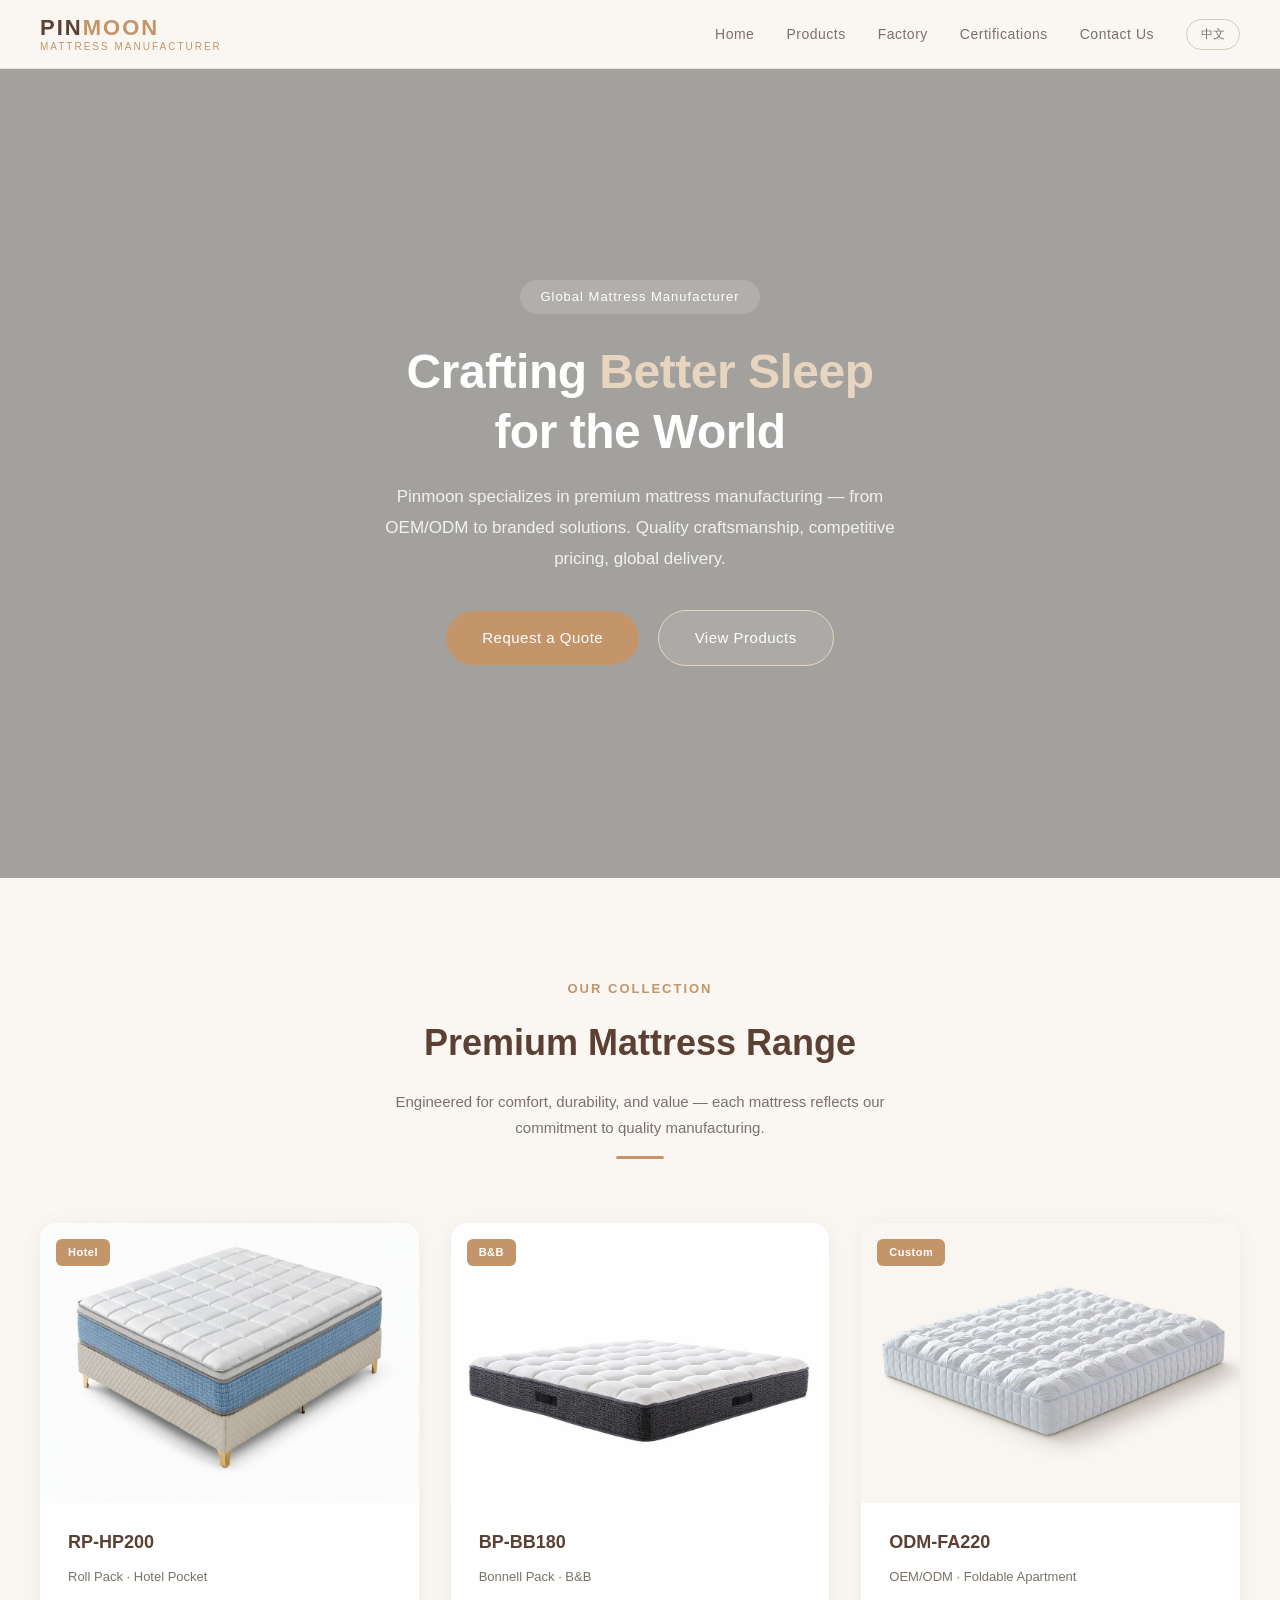
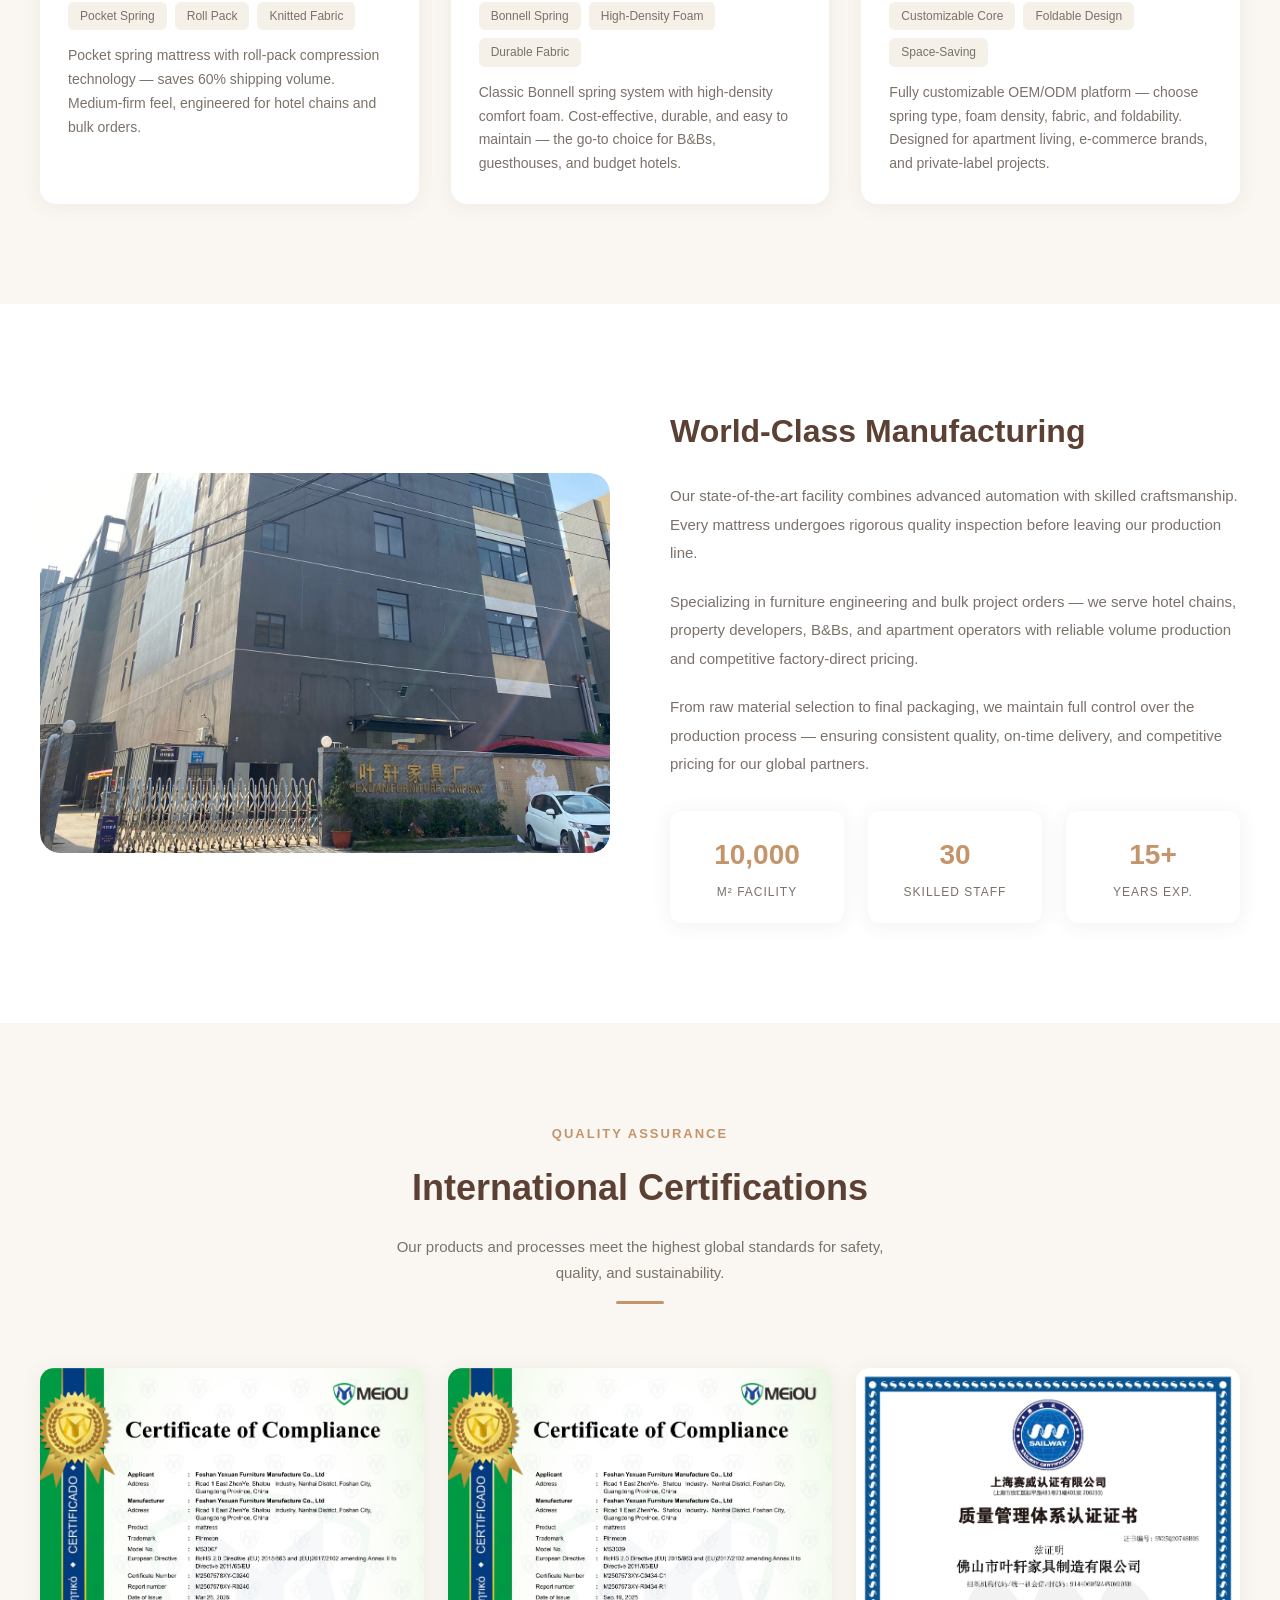
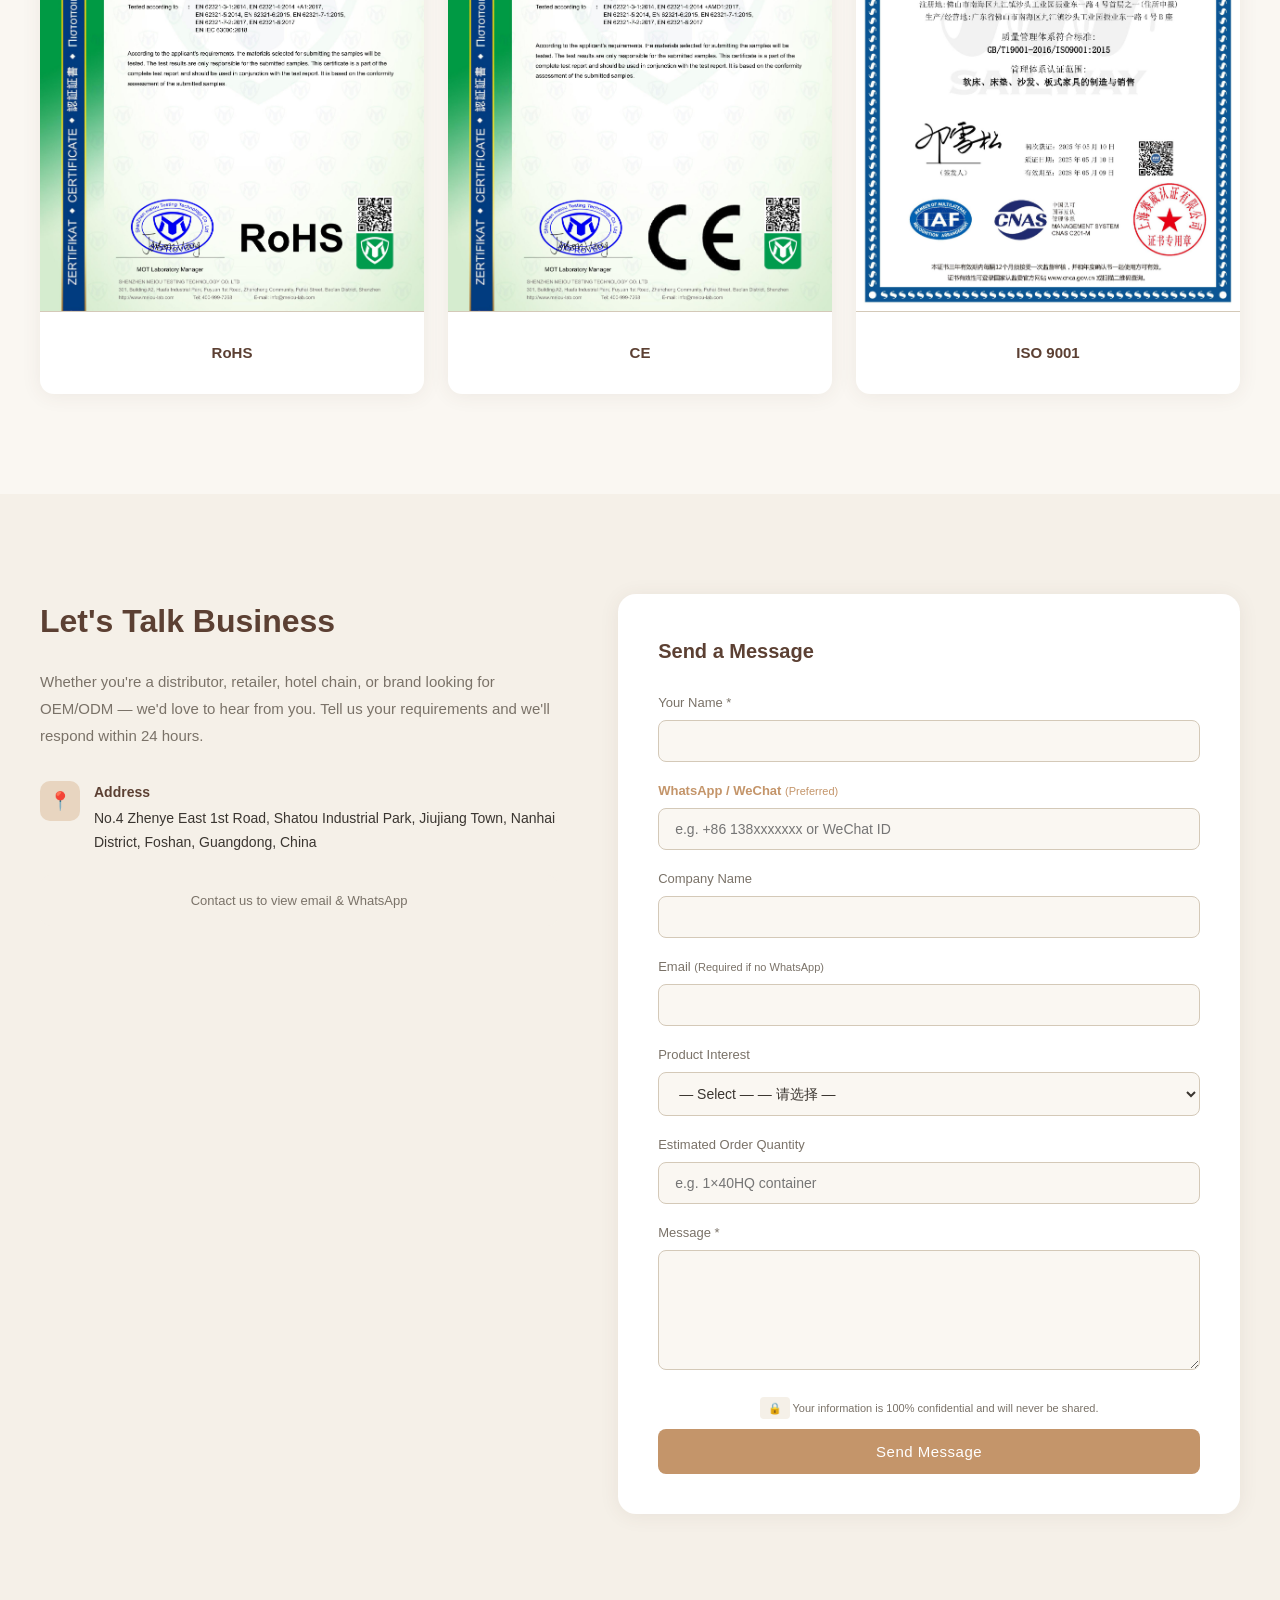
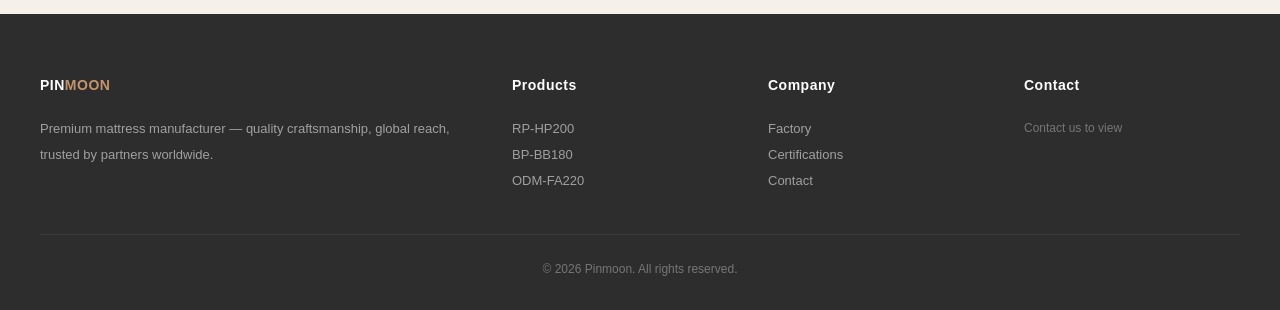
==== commit 3b149030: "Fix logo CSS in index.html (inline)" ====
--- a/index.html
+++ b/index.html
@@ -174,13 +174,24 @@
             height: 68px;
         }
         .logo {
+            display: flex;
+            flex-direction: column;
+            text-decoration: none;
+            line-height: 1.2;
+        }
+        .logo-text {
             font-size: 22px;
             font-weight: 600;
             color: var(--dark-brown);
             letter-spacing: 2px;
-            text-decoration: none;
-        }
-        .logo span { color: var(--accent); }
+        }
+        .logo-text span { color: var(--accent); }
+        .logo-tagline {
+            font-size: 10px;
+            color: var(--accent);
+            letter-spacing: 2px;
+            text-transform: uppercase;
+        }
         .nav-links {
             display: flex;
             align-items: center;
@@ -655,7 +666,8 @@
             /* --- Navigation --- */
             nav { padding: 0 16px; }
             .nav-inner { height: 56px; }
-            .logo { font-size: 18px; }
+            .logo-text { font-size: 18px; }
+            .logo-tagline { font-size: 9px; }
             .nav-links { display: none; }
             .nav-links.open {
                 display: flex;
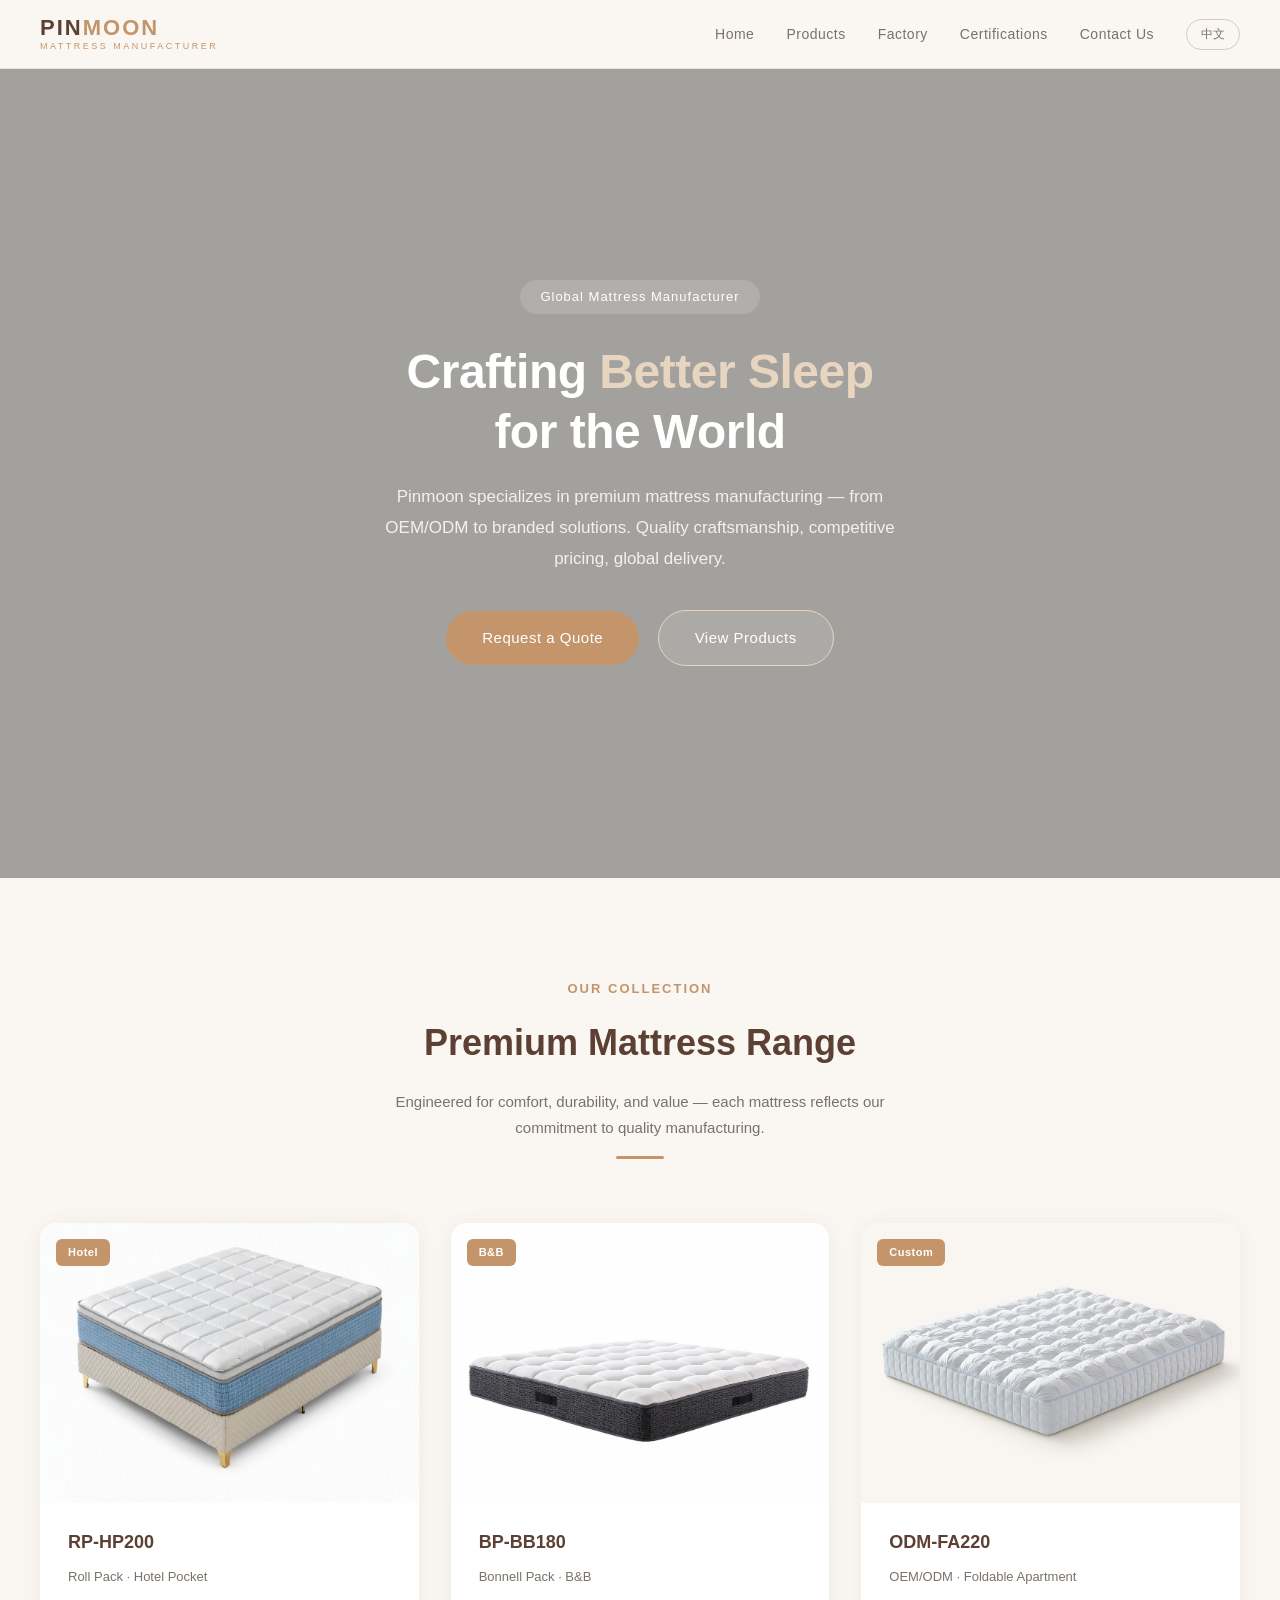
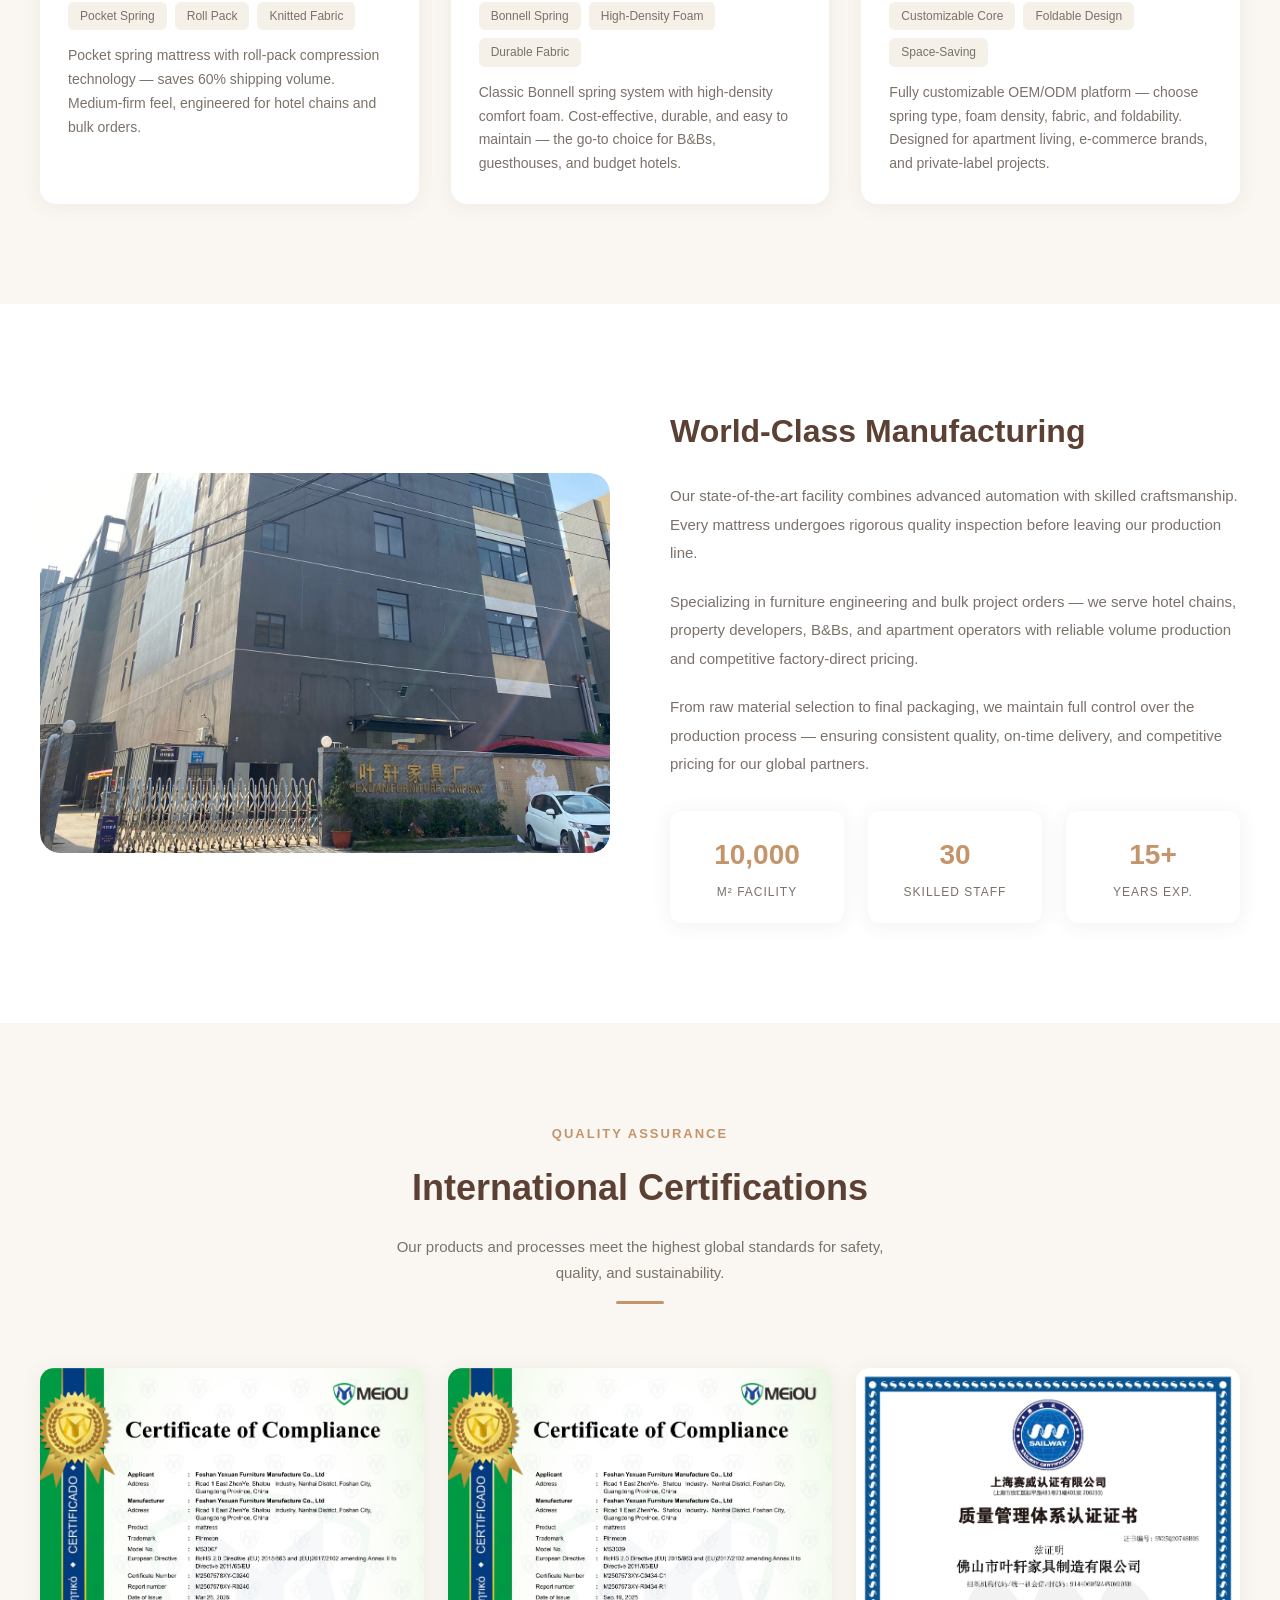
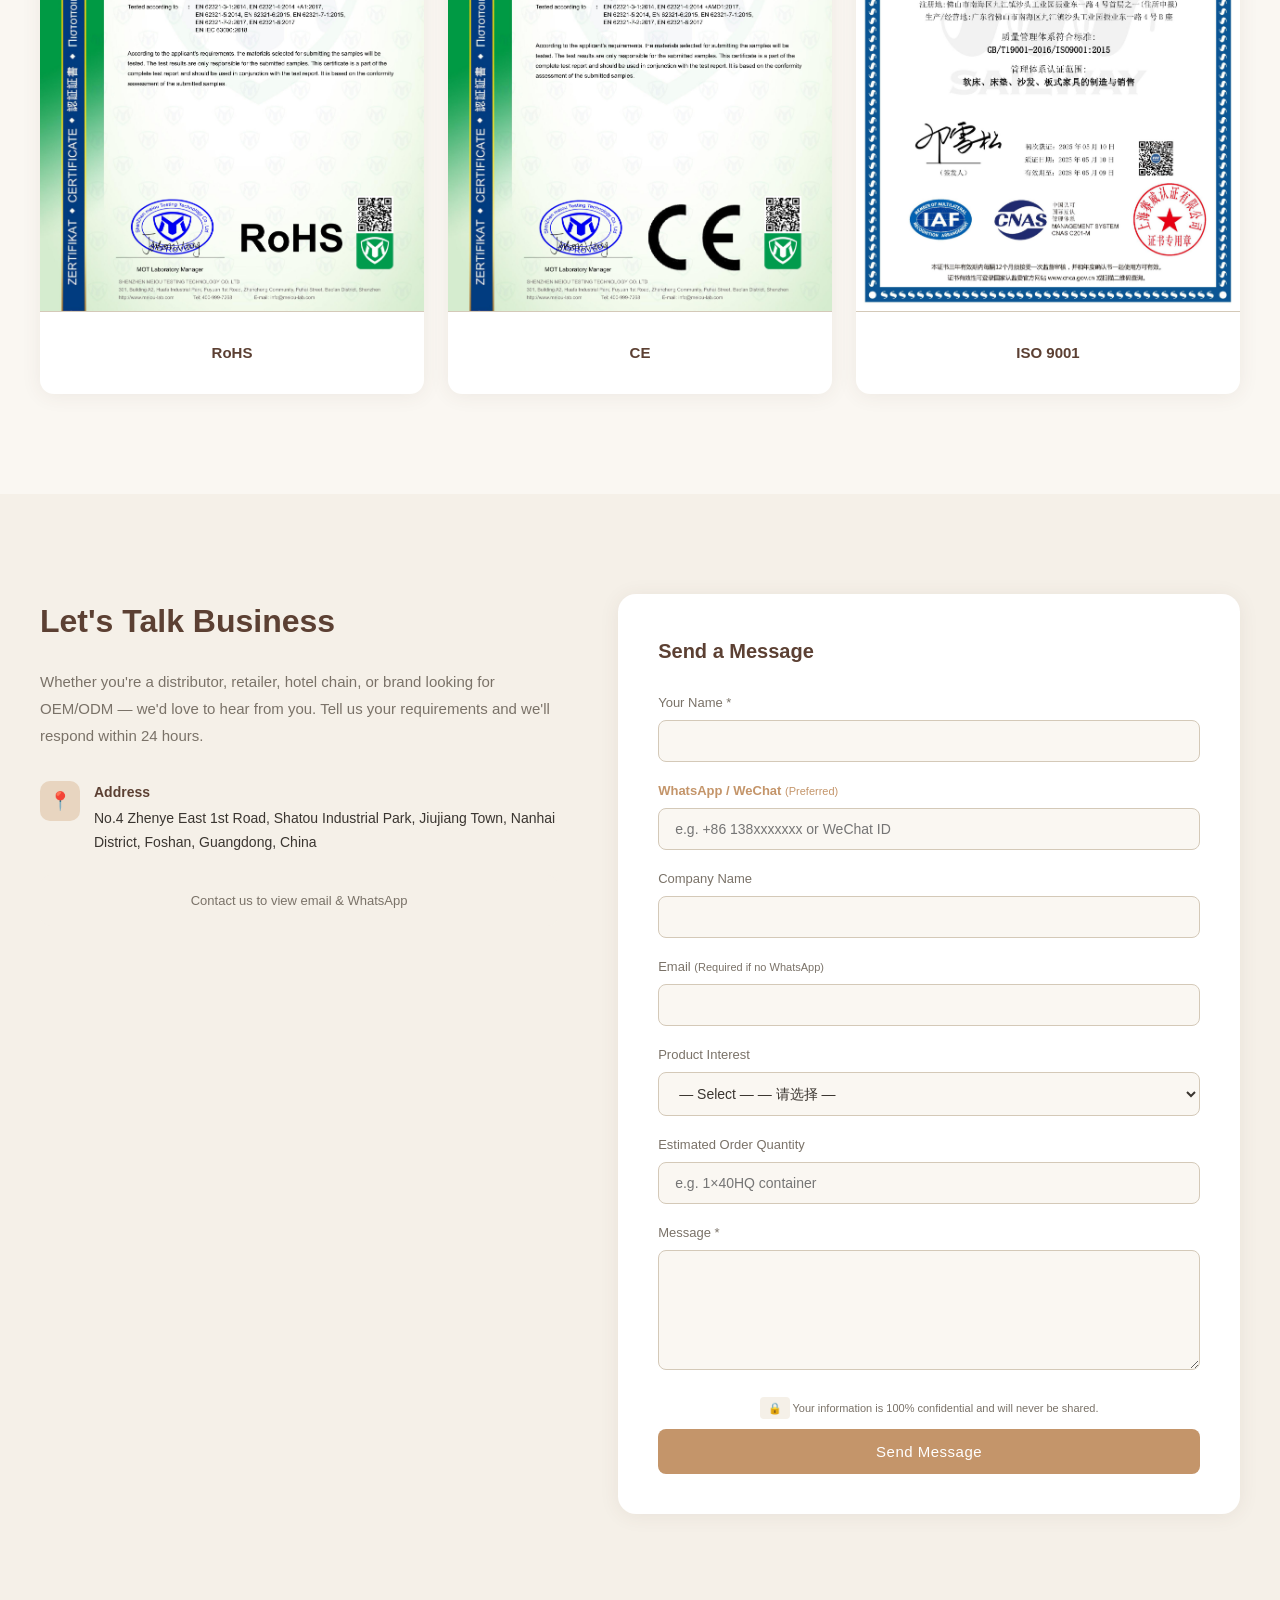
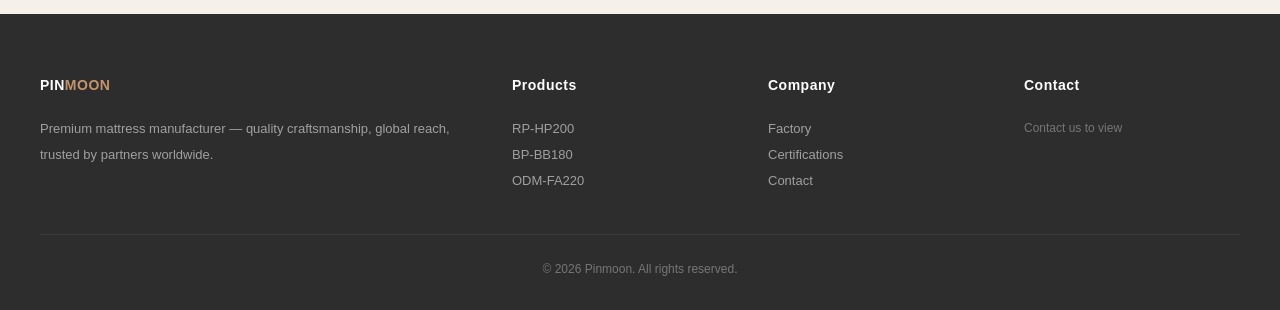
==== commit 8aa2974b: "Fix logo tagline spacing: block display" ====
--- a/index.html
+++ b/index.html
@@ -174,10 +174,8 @@
             height: 68px;
         }
         .logo {
-            display: flex;
-            flex-direction: column;
             text-decoration: none;
-            line-height: 1.2;
+            line-height: 1.1;
         }
         .logo-text {
             font-size: 22px;
@@ -187,10 +185,12 @@
         }
         .logo-text span { color: var(--accent); }
         .logo-tagline {
-            font-size: 10px;
+            display: block;
+            font-size: 9px;
             color: var(--accent);
-            letter-spacing: 2px;
+            letter-spacing: 2.5px;
             text-transform: uppercase;
+            margin-top: 1px;
         }
         .nav-links {
             display: flex;
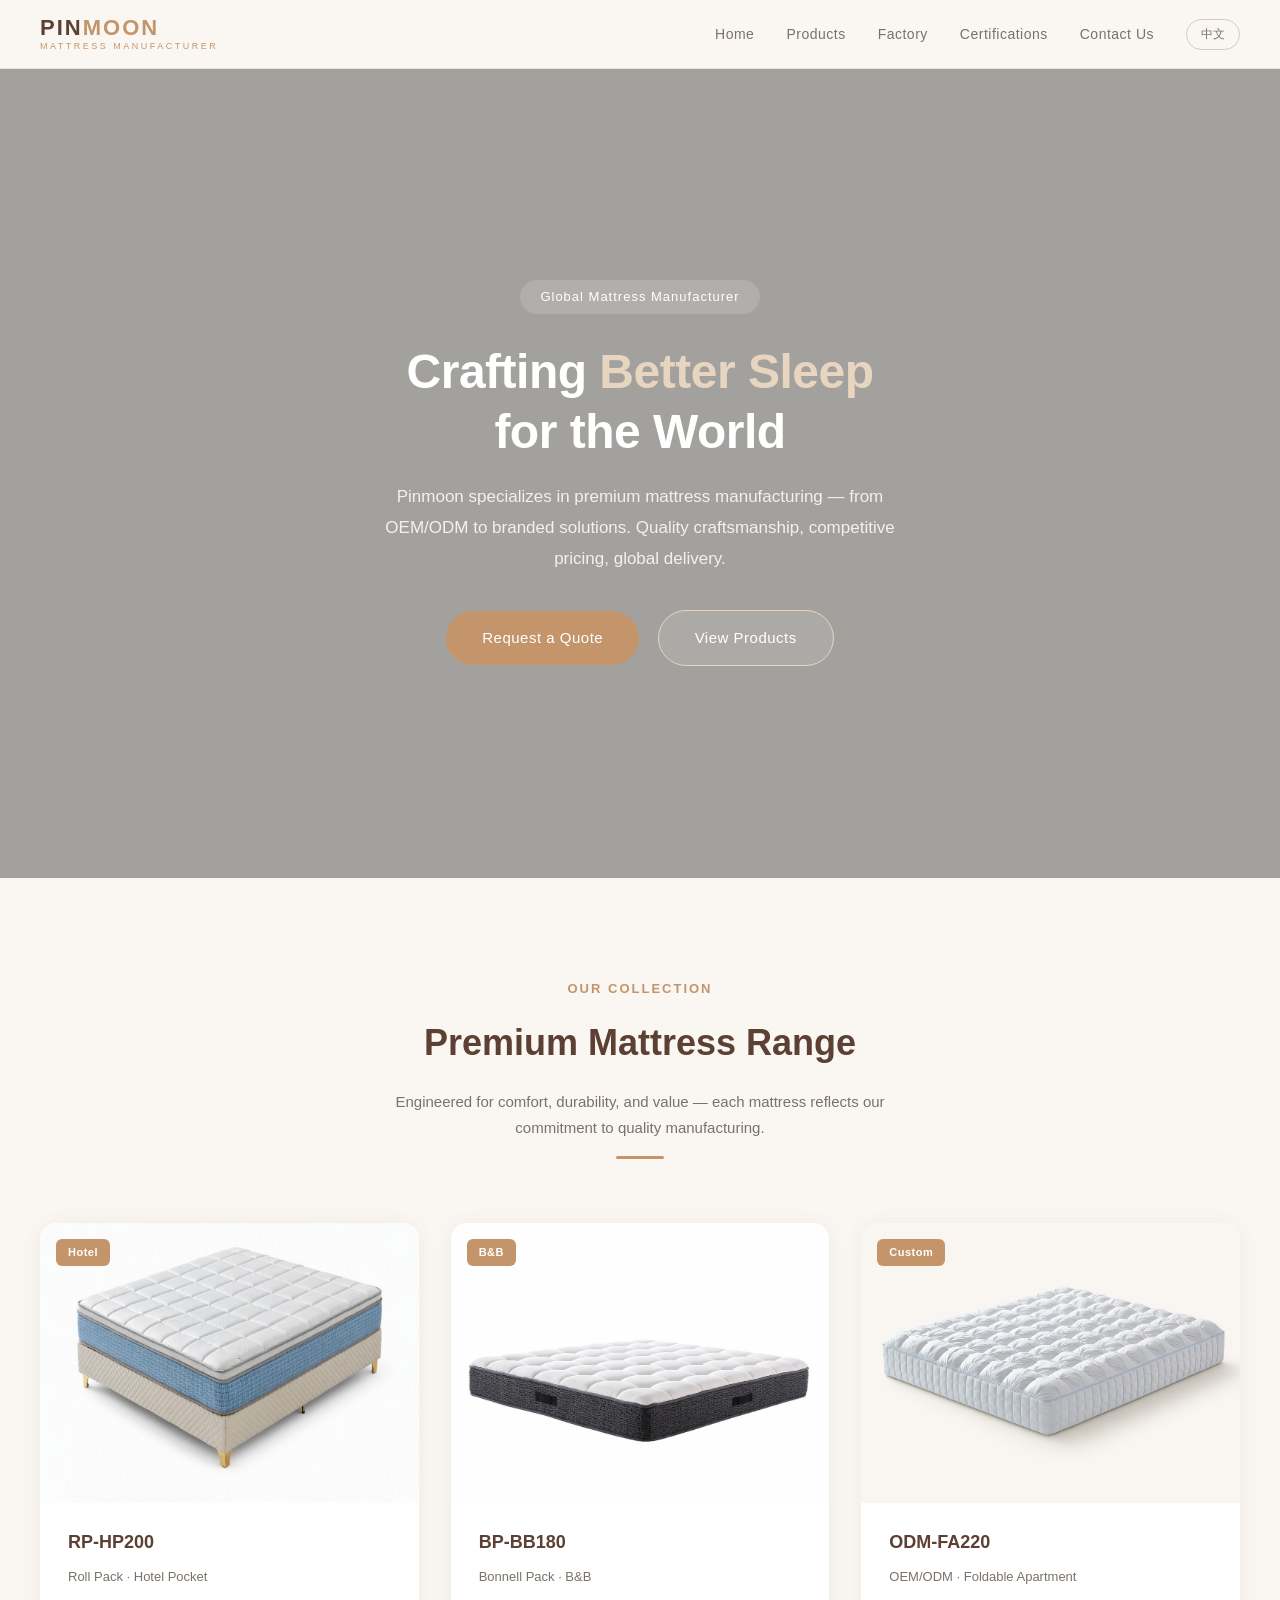
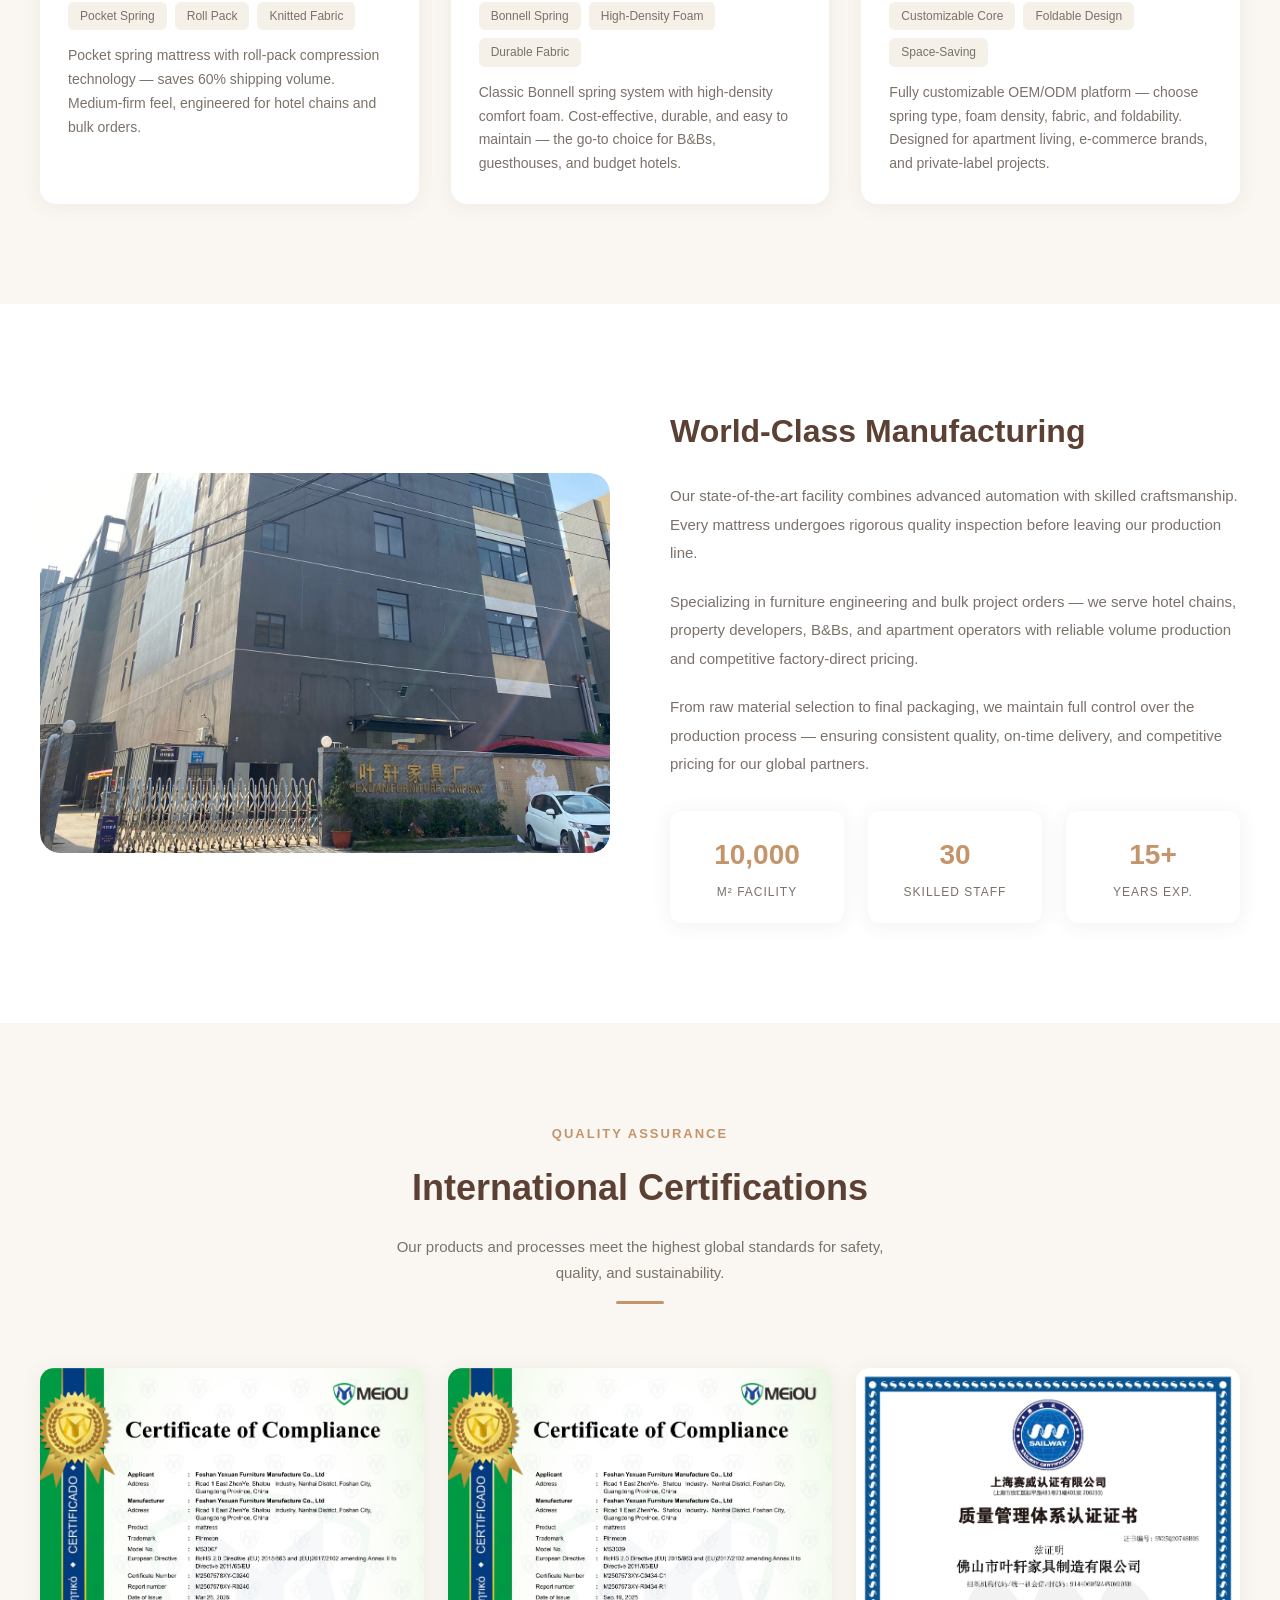
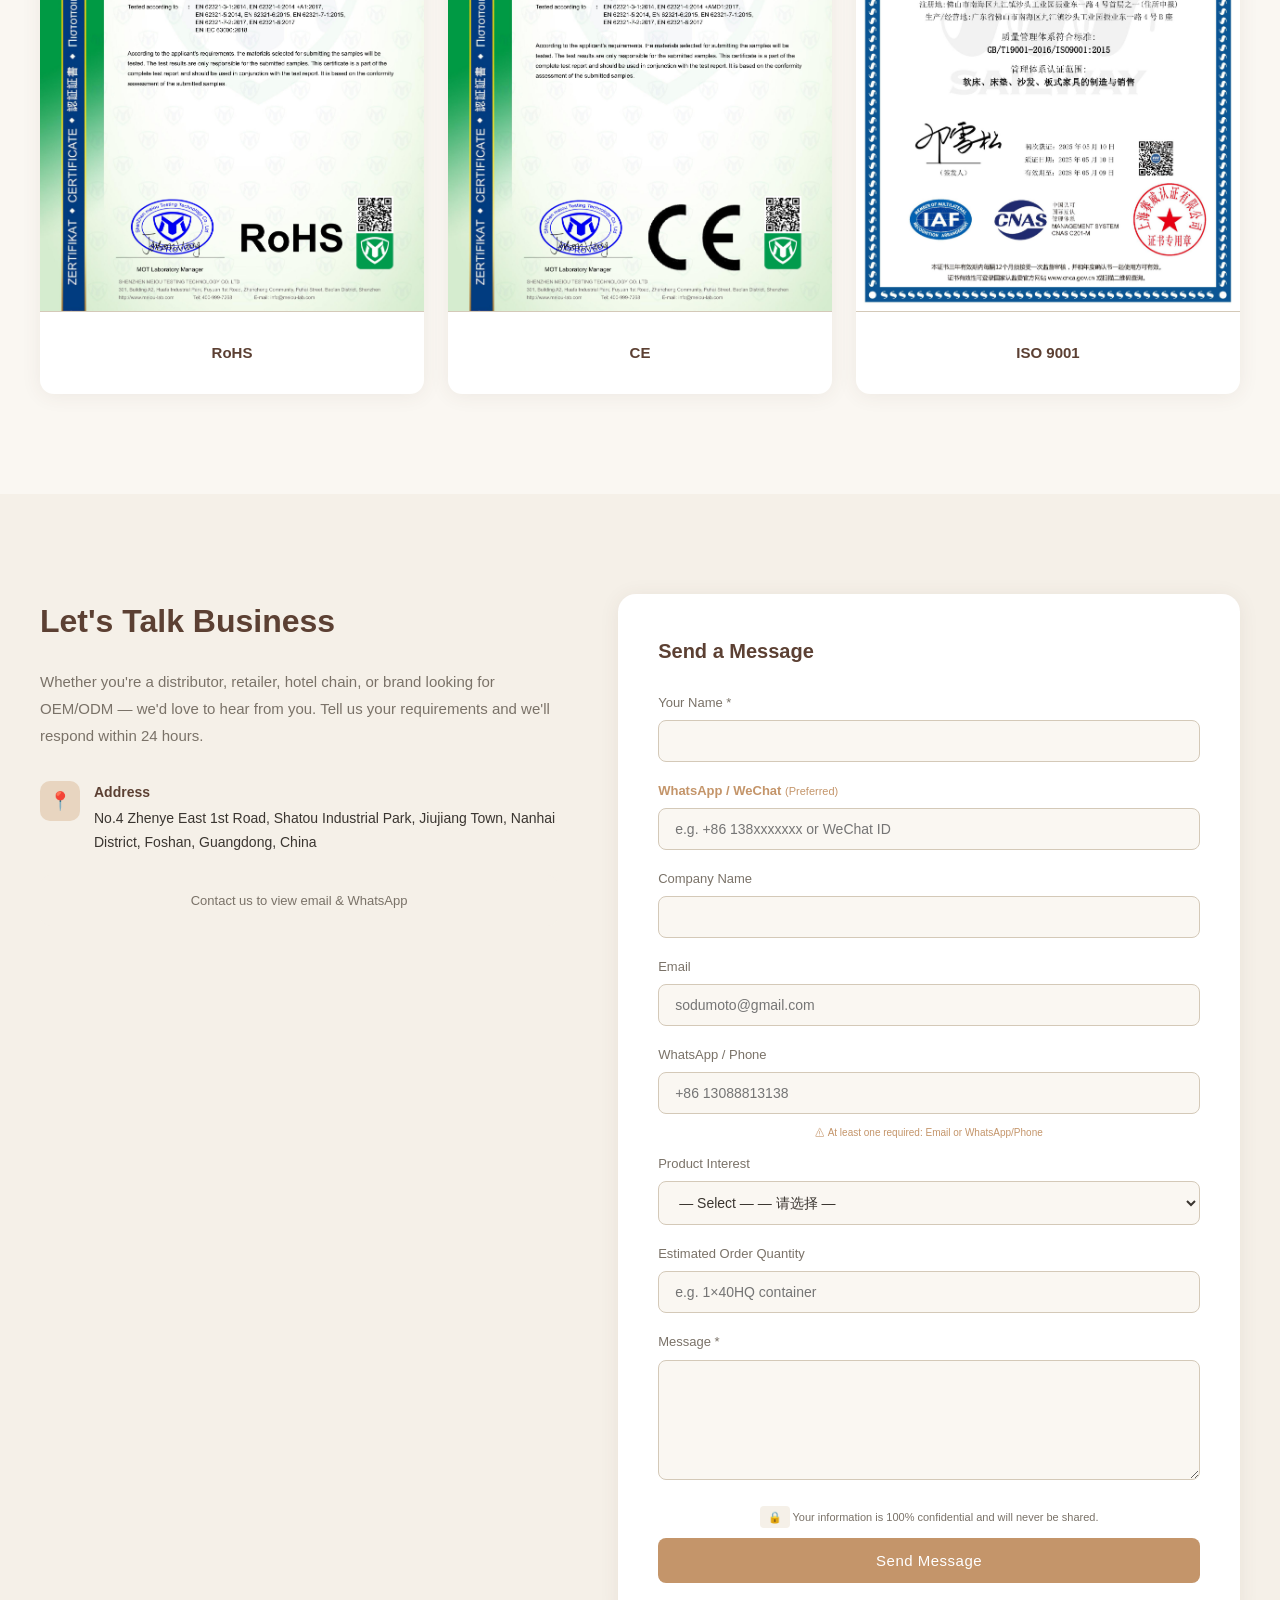
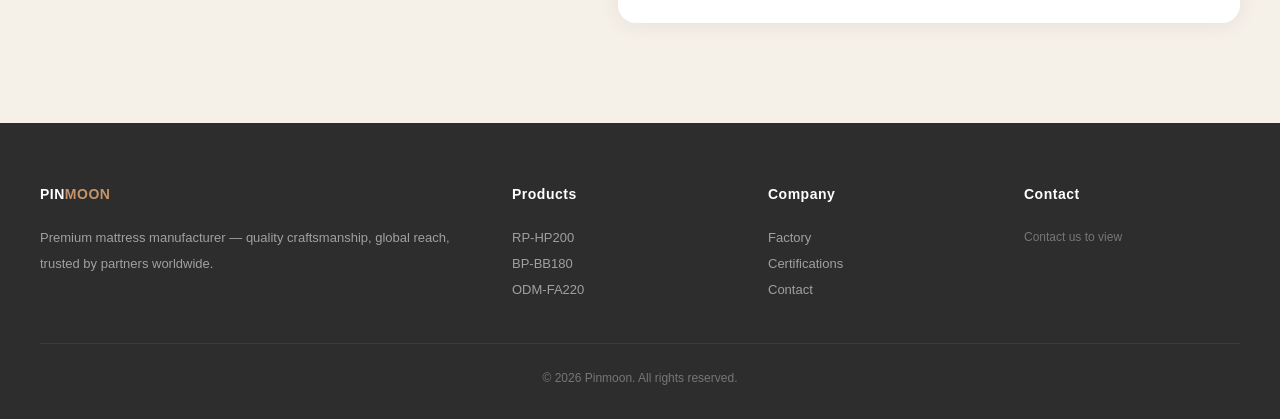
==== commit ae1996a9: "Add WhatsApp field to index form, require contact method" ====
--- a/index.html
+++ b/index.html
@@ -1072,14 +1072,24 @@
                         </label>
                         <input type="text" name="company">
                     </div>
-                    <div class="form-group">
+                     <div class="form-group">
                         <label>
                             <span class="en">Email</span>
                             <span class="zh">邮箱</span>
-                            <span style="font-size:11px;color:var(--text-light);"><span class="en"> (Required if no WhatsApp)</span><span class="zh"> (无微信/WhatsApp则必填)</span></span>
                         </label>
-                        <input type="email" name="email">
-                    </div>
+                        <input type="email" name="email" placeholder="sodumoto@gmail.com">
+                    </div>
+                    <div class="form-group">
+                        <label>
+                            <span class="en">WhatsApp / Phone</span>
+                            <span class="zh">WhatsApp / 电话</span>
+                        </label>
+                        <input type="text" name="whatsapp" placeholder="+86 13088813138">
+                    </div>
+                    <p style="font-size:10px;color:var(--accent);text-align:center;margin:-8px 0 12px;">
+                        <span class="en">&#9888; At least one required: Email or WhatsApp/Phone</span>
+                        <span class="zh">&#9888; 邮箱和 WhatsApp/电话至少填一个</span>
+                    </p>
                     <div class="form-group">
                         <label>
                             <span class="en">Product Interest</span>
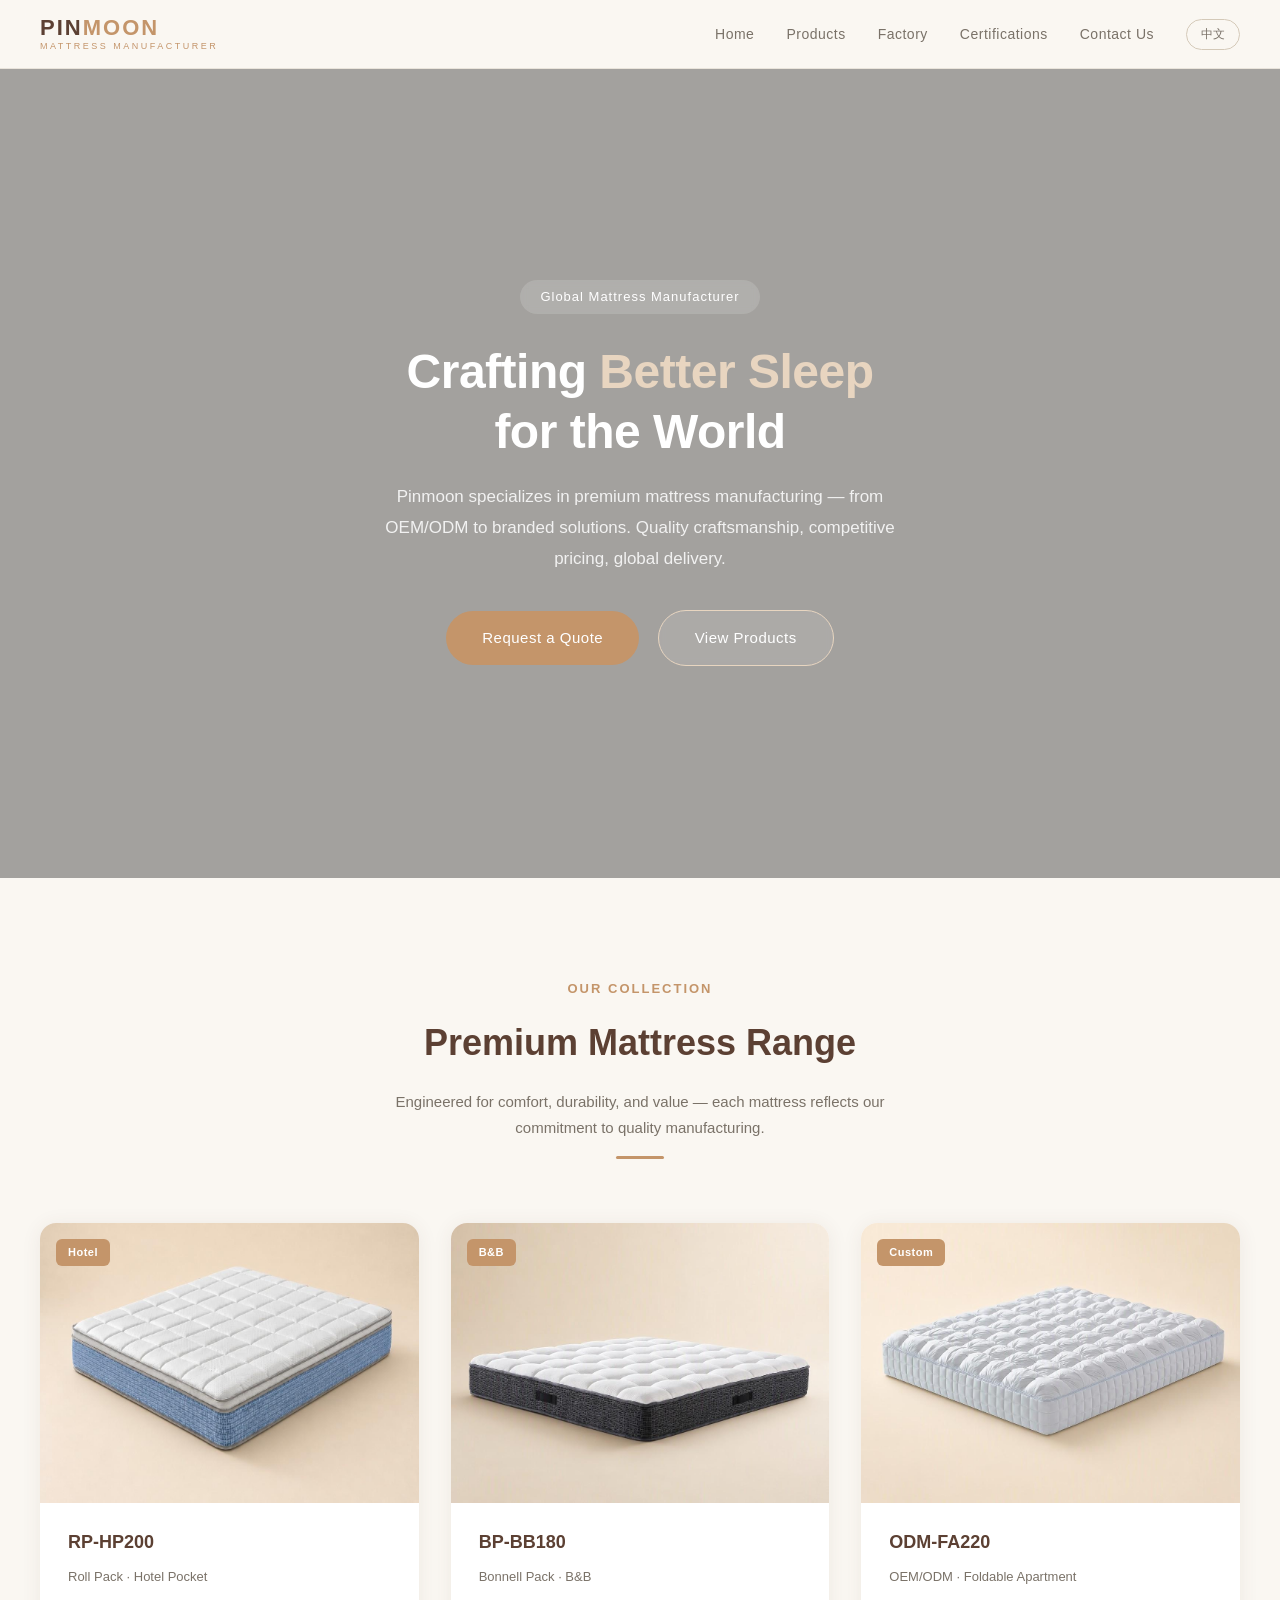
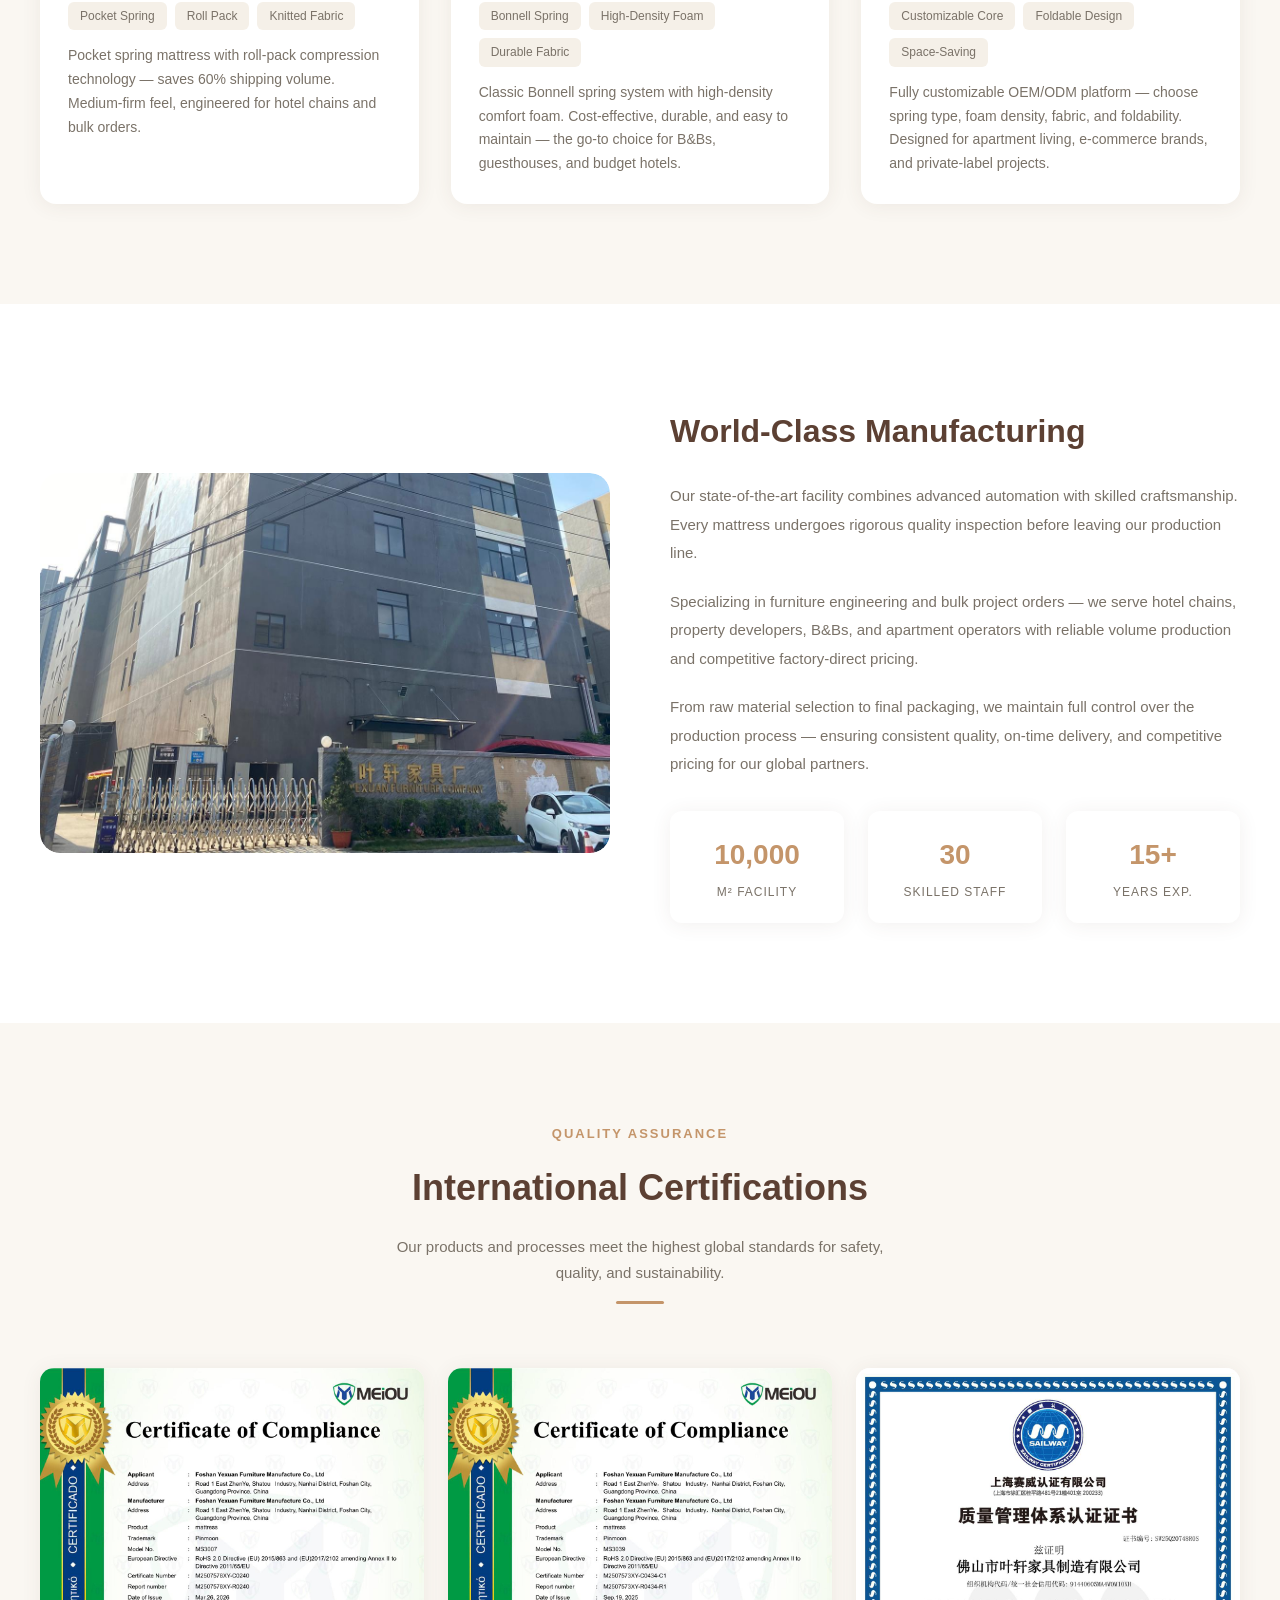
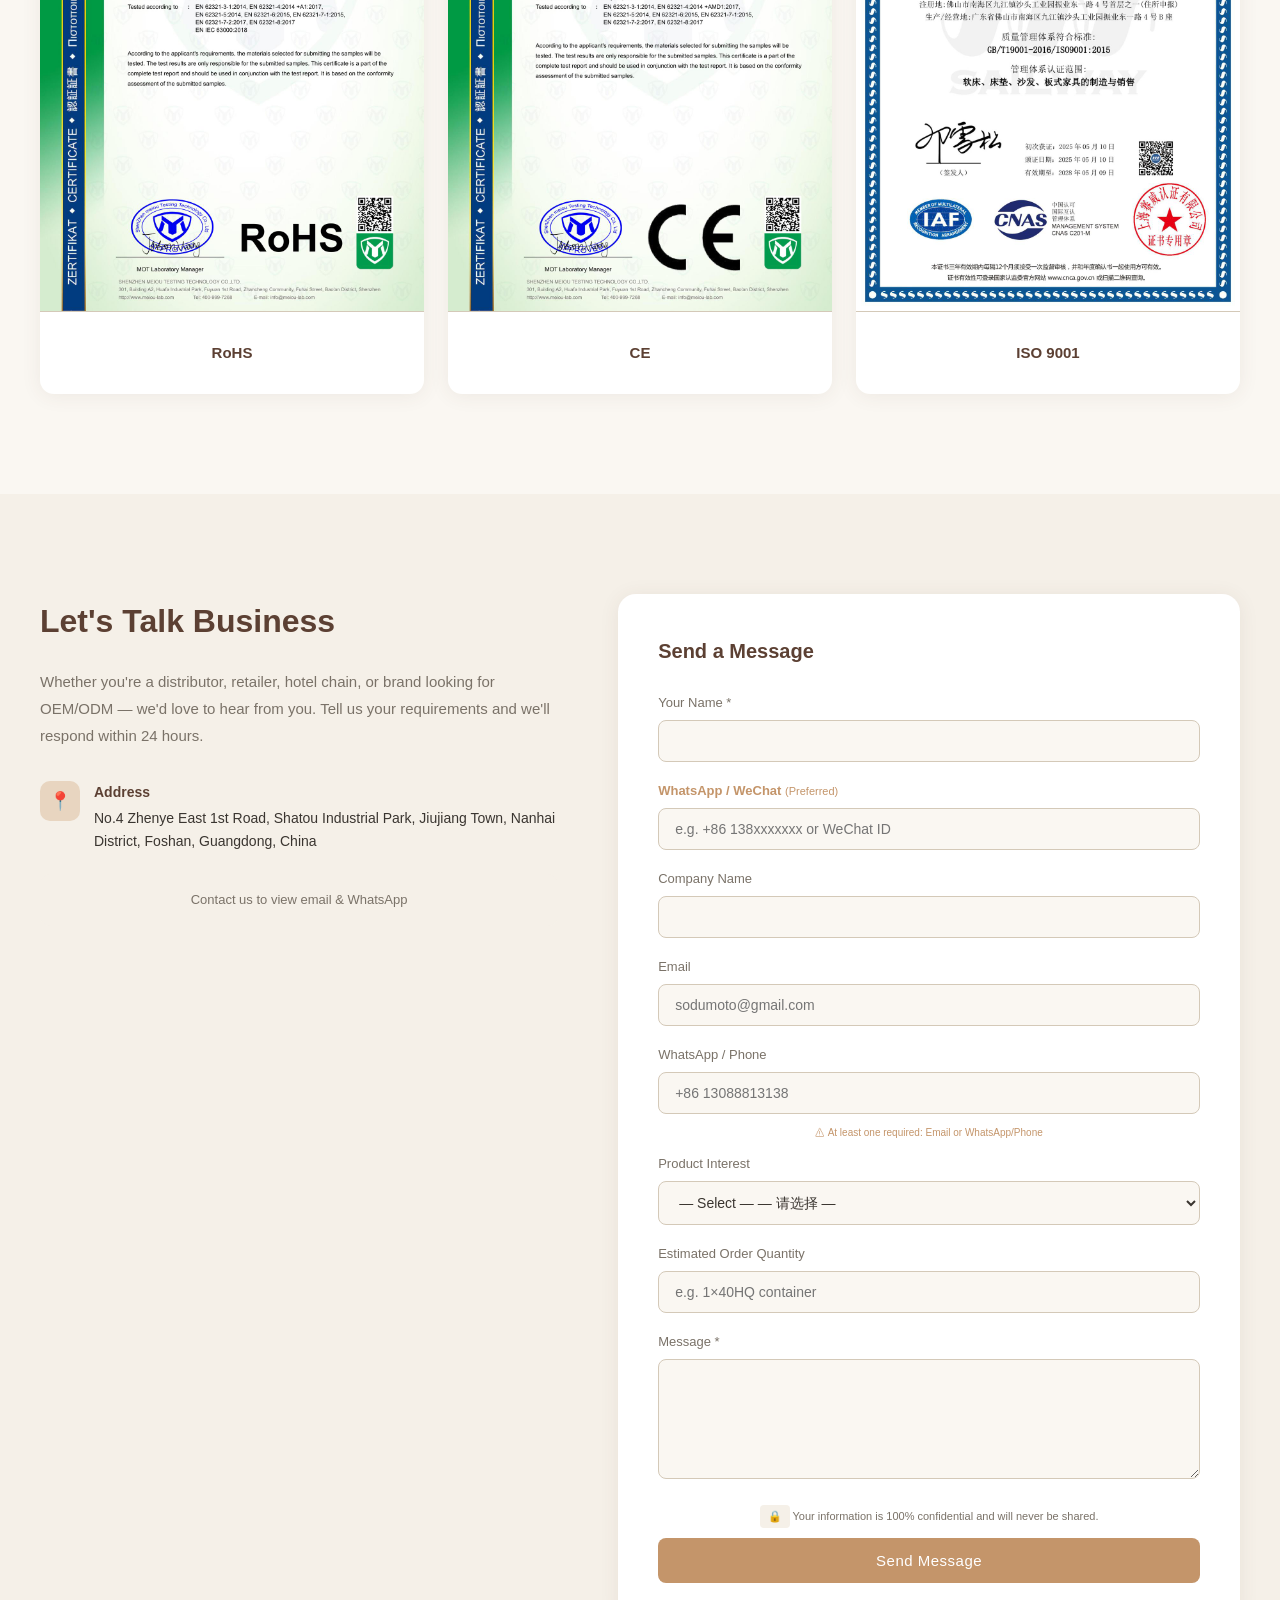
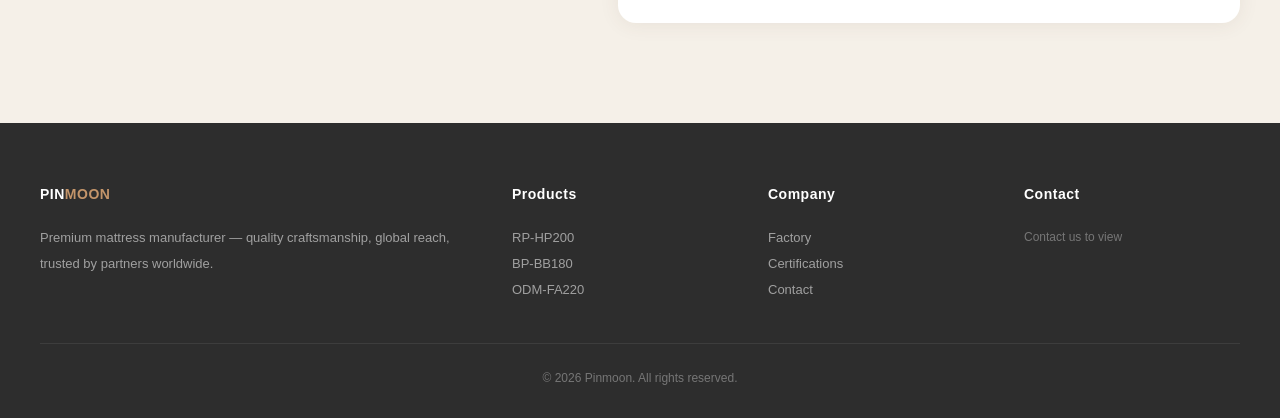
==== commit 9de4b6de: "SEO: compress images 70%, keyword-rich meta & alt text" ====
--- a/index.html
+++ b/index.html
@@ -3,8 +3,8 @@
 <head>
     <meta charset="UTF-8">
     <meta name="viewport" content="width=device-width, initial-scale=1.0">
-    <title>Pinmoon Mattress Manufacturer | Custom Hotel B&B Bulk OEM Mattress Factory</title>
-    <meta name="description" content="Pinmoon is a Foshan-based mattress factory specializing in custom OEM/ODM mattresses for hotels, B&Bs, schools, villa complexes. Bulk orders, factory-direct pricing, CE RoHS ISO 9001 certified. Contact us for wholesale mattress solutions.">
+    <title>Pinmoon Mattress Manufacturer | Custom Hotel B&B OEM Bulk Mattress Factory China</title>
+    <meta name="description" content="Pinmoon is a Foshan mattress manufacturer specializing in custom OEM/ODM mattresses for hotels, B&Bs, dormitories, villa complexes. Pocket spring, Bonnell spring, foldable mattress. CE RoHS ISO 9001 certified. Bulk orders, factory pricing.">
     <meta name="keywords" content="mattress manufacturer, custom mattress, hotel mattress supplier, bulk mattress, OEM mattress, B&B mattress, pocket spring mattress, bonnell spring mattress, foldable mattress, China mattress factory, wholesale mattress, dormitory mattress, villa mattress, 床垫工厂, 酒店床垫定制, 民宿床垫批发, 床垫OEM">
     <meta name="robots" content="index, follow">
     <link rel="canonical" href="https://www.pinmoonmattress.com/">
@@ -838,7 +838,7 @@
         <div class="products-grid">
             <div class="product-card">
                 <div class="product-img" style="background:transparent;">
-                    <img src="product-2.jpg" alt="RP-HP200" style="width:100%;height:100%;object-fit:cover;">
+                    <img src="product-2.jpg" alt="RP-HP200 hotel pocket spring mattress OEM bulk manufacturer China" style="width:100%;height:100%;object-fit:cover;">
                     <span class="label">
                         <span class="en">Hotel</span>
                         <span class="zh">酒店</span>
@@ -860,7 +860,7 @@
             </div>
             <div class="product-card">
                 <div class="product-img" style="background:transparent;">
-                    <img src="product-3.jpg" alt="BP-BB180" style="width:100%;height:100%;object-fit:cover;">
+                    <img src="product-3.jpg" alt="BP-BB180 bonnell spring B&B dormitory mattress wholesale Foshan factory" style="width:100%;height:100%;object-fit:cover;">
                     <span class="label">
                         <span class="en">B&B</span>
                         <span class="zh">民宿</span>
@@ -882,7 +882,7 @@
             </div>
             <div class="product-card">
                 <div class="product-img" style="background:transparent;">
-                    <img src="product-1.jpg" alt="ODM-FA220" style="width:100%;height:100%;object-fit:cover;">
+                    <img src="product-1.jpg" alt="ODM-FA220 custom OEM foldable apartment mattress private label manufacturer" style="width:100%;height:100%;object-fit:cover;">
                     <span class="label">
                         <span class="en">Custom</span>
                         <span class="zh">定制</span>
@@ -911,7 +911,7 @@
     <div class="section-inner">
         <div class="factory-layout">
             <div class="factory-image">
-                <img src="factory.jpg" alt="Pinmoon Factory" style="width:100%;height:380px;object-fit:cover;object-position:bottom;display:block;border-radius:20px;">
+                <img src="factory.jpg" alt="Pinmoon Foshan mattress factory manufacturer OEM bulk orders CE RoHS ISO 9001" style="width:100%;height:380px;object-fit:cover;object-position:bottom;display:block;border-radius:20px;">
             </div>
             <div class="factory-content">
                 <h2>
@@ -975,19 +975,19 @@
         </div>
         <div class="certs-grid">
             <div class="cert-card">
-                <img src="cert-rohs-ms3007.jpg" alt="RoHS Certificate">
+                <img src="cert-rohs-ms3007.jpg" alt="RoHS certificate Pinmoon mattress manufacturer OEM Foshan factory">
                 <div class="cert-body">
                     <h4>RoHS</h4>
                 </div>
             </div>
             <div class="cert-card">
-                <img src="cert-ce-ms3039.jpg" alt="CE Certificate">
+                <img src="cert-ce-ms3039.jpg" alt="CE certificate Pinmoon mattress manufacturer OEM Foshan factory">
                 <div class="cert-body">
                     <h4>CE</h4>
                 </div>
             </div>
             <div class="cert-card">
-                <img src="cert-iso9001.jpg" alt="ISO 9001 Certificate">
+                <img src="cert-iso9001.jpg" alt="ISO 9001 certificate Pinmoon mattress manufacturer OEM Foshan factory">
                 <div class="cert-body">
                     <h4>ISO 9001</h4>
                 </div>
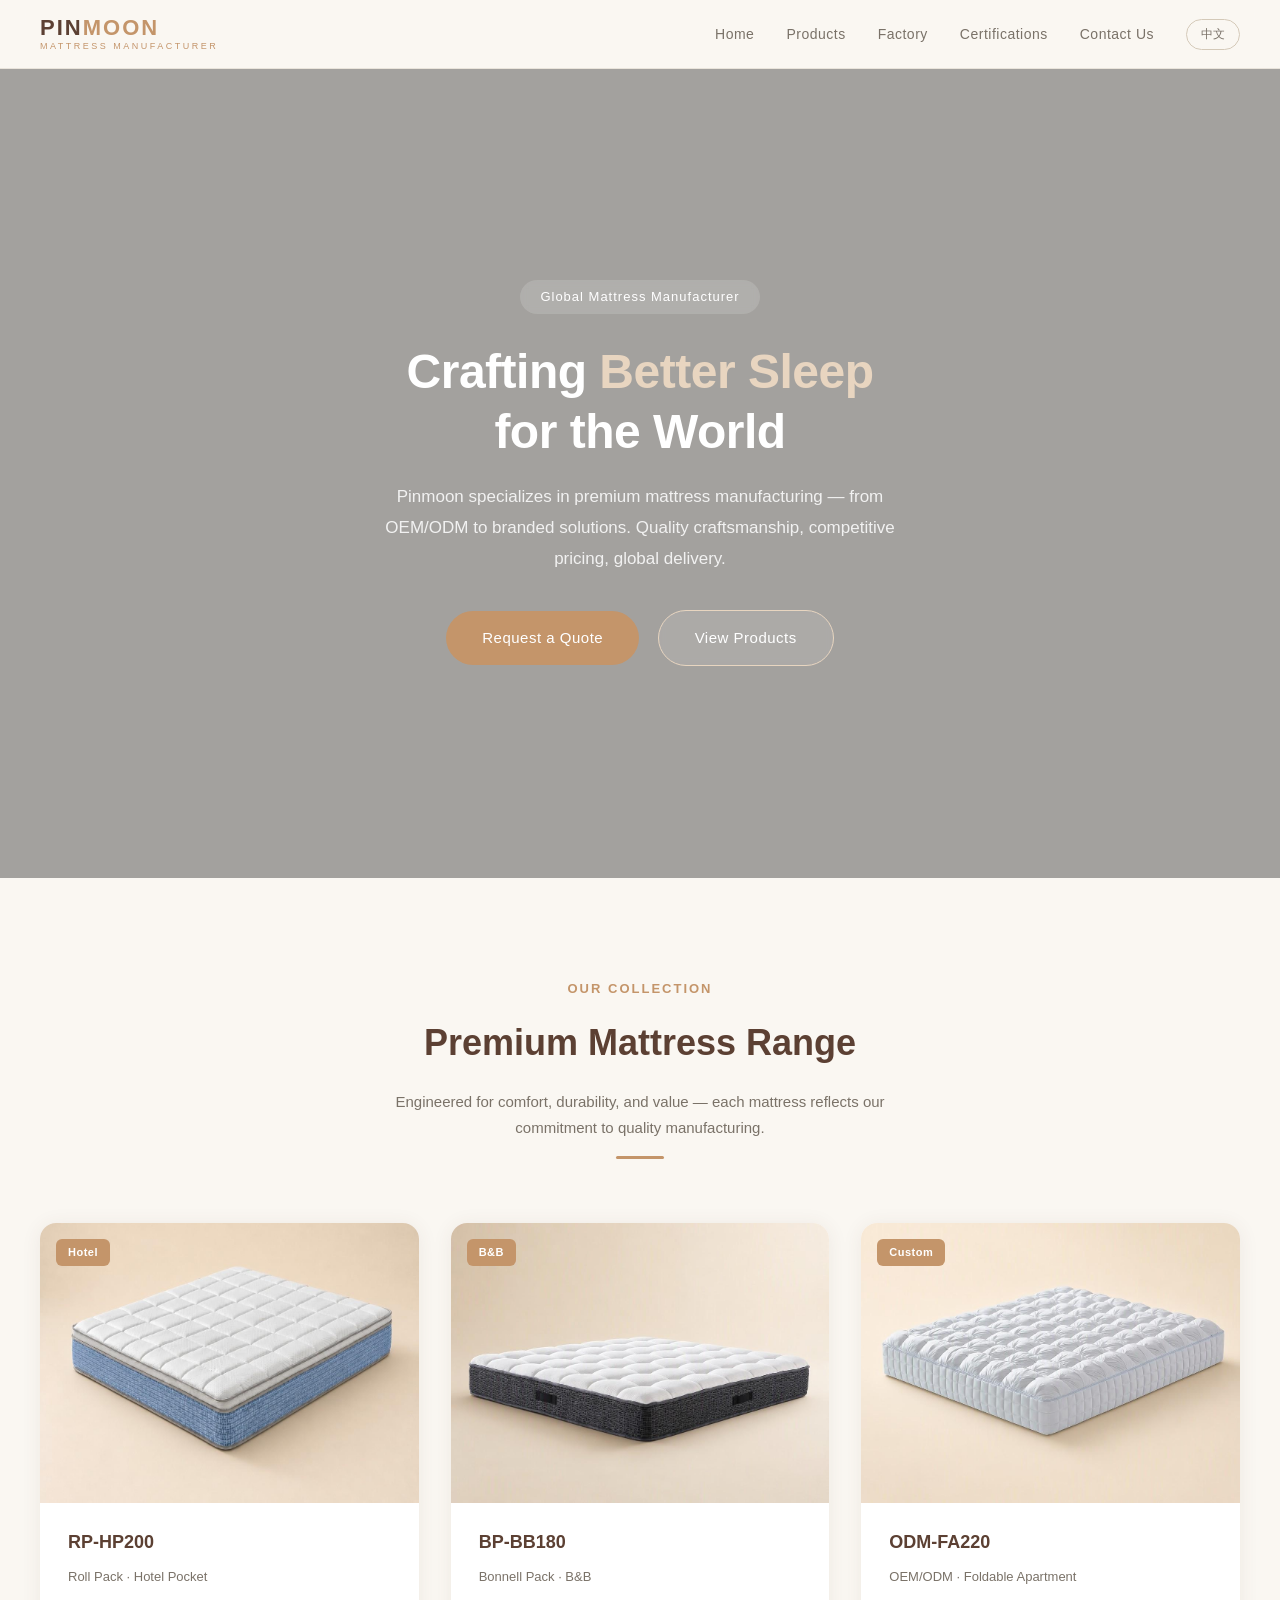
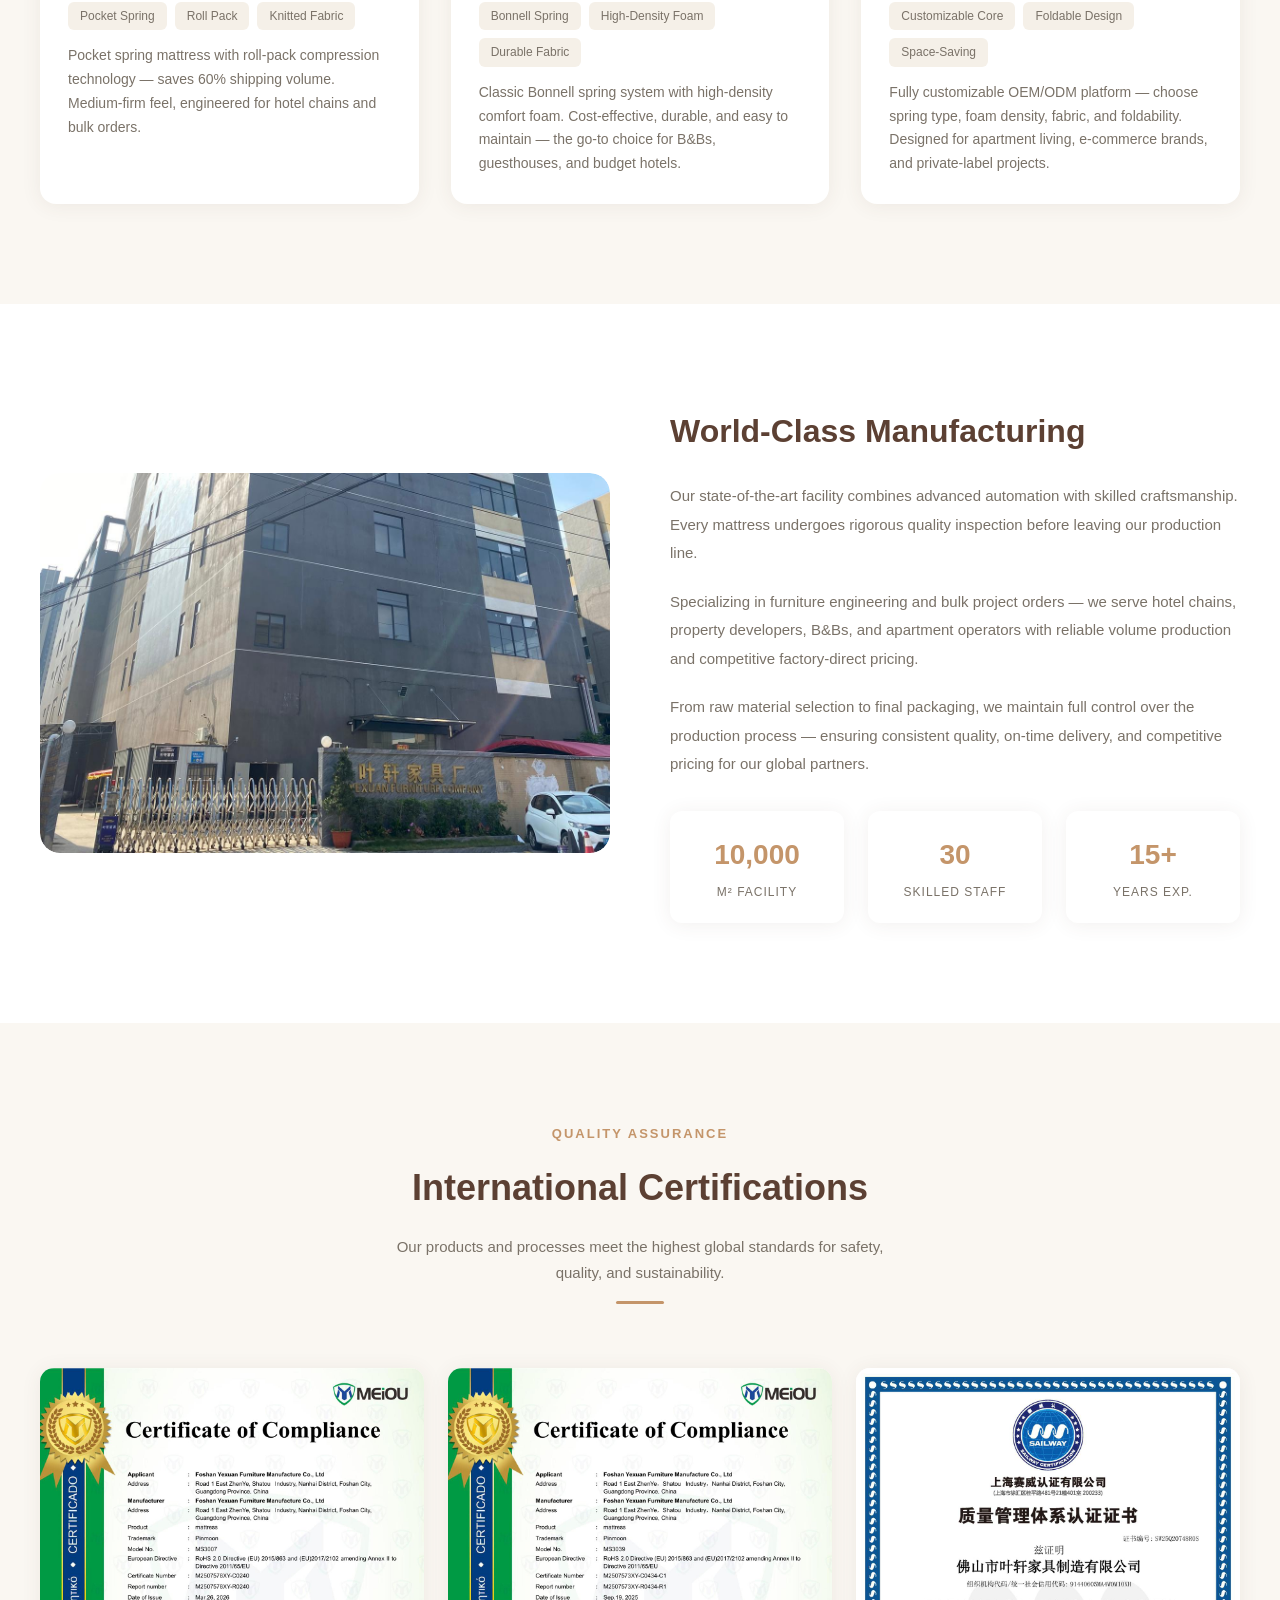
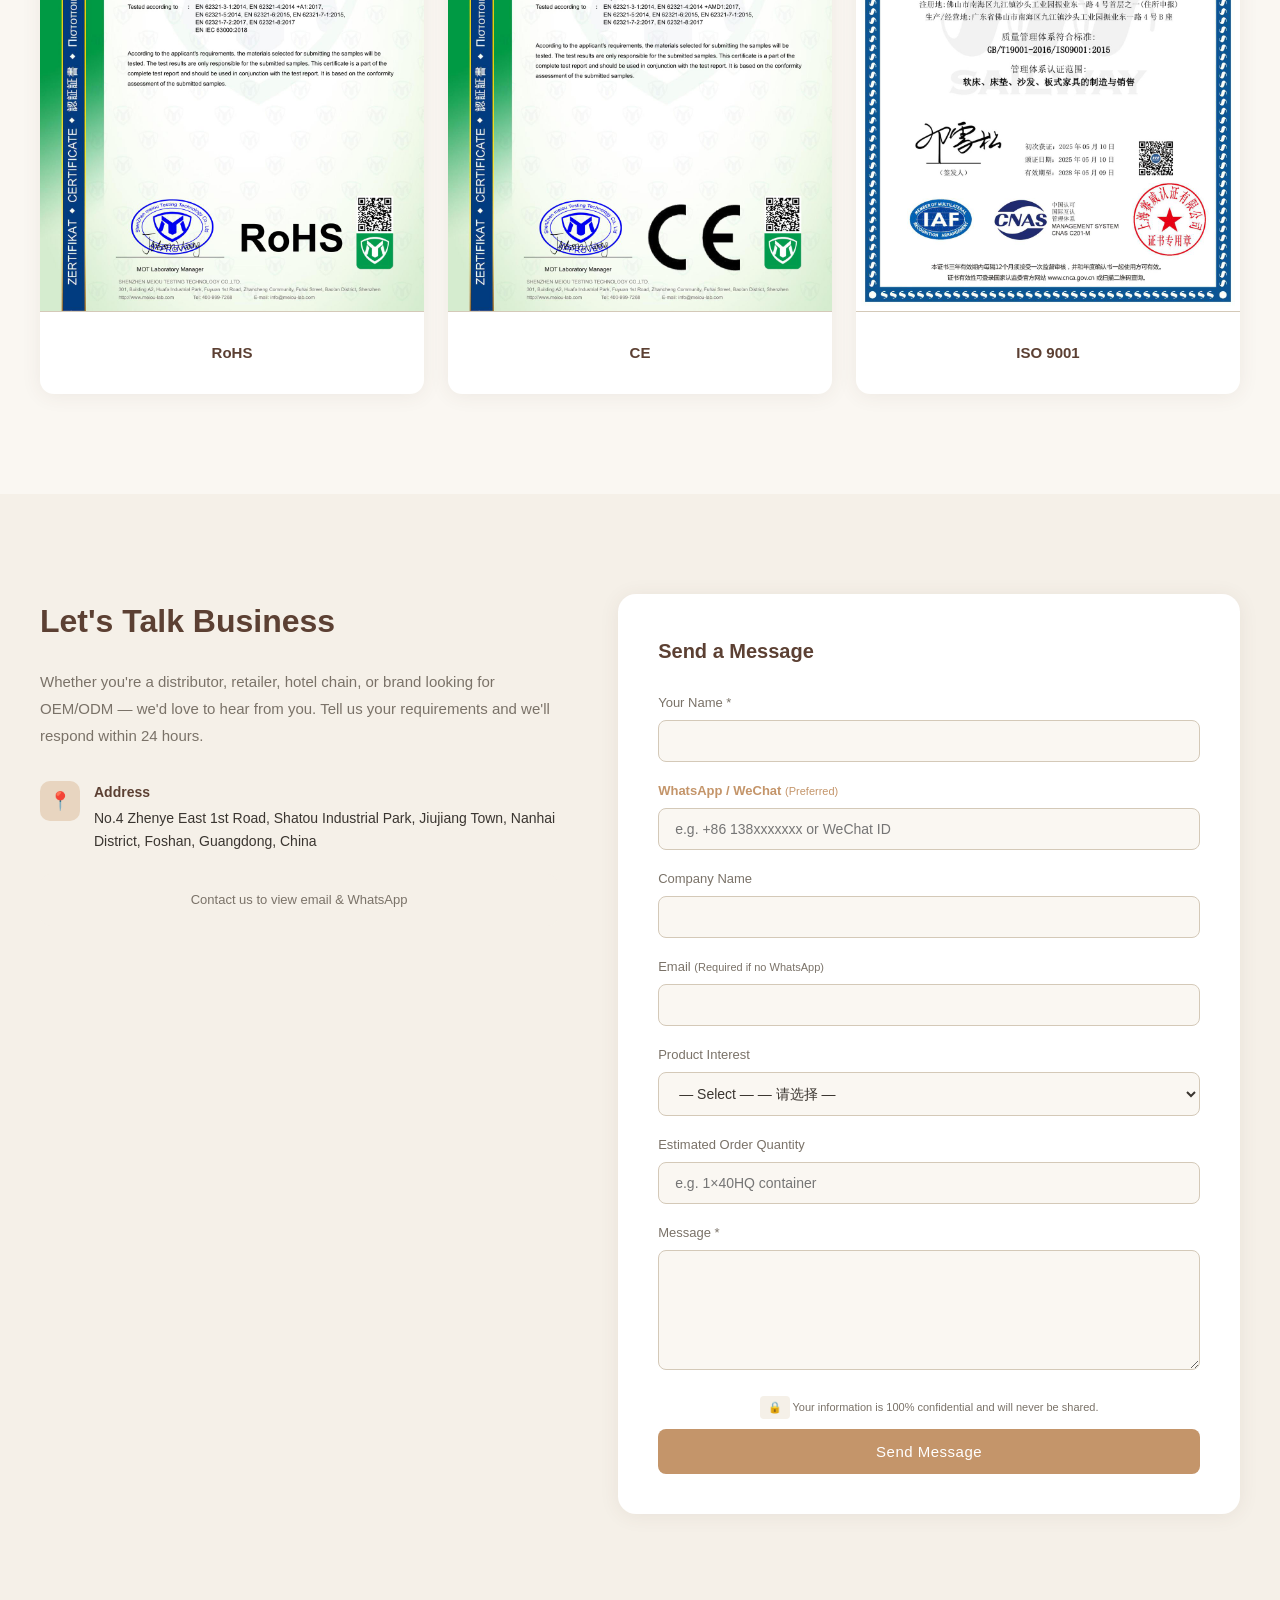
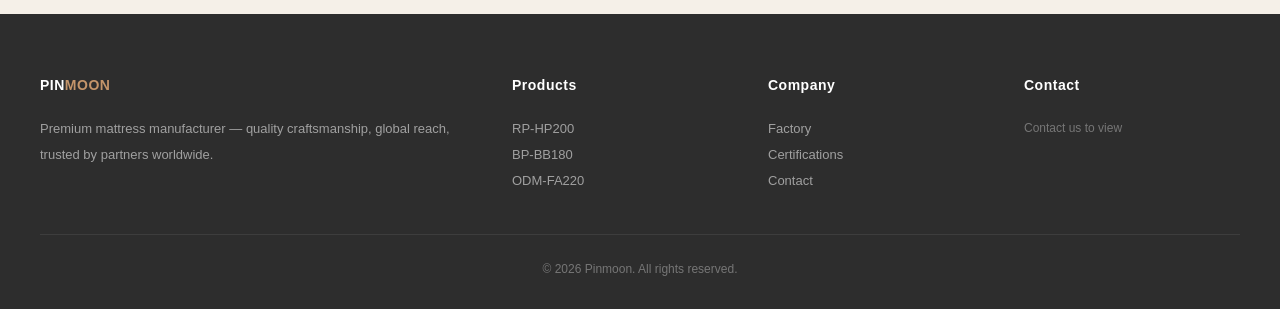
==== commit abcc7338: "Remove hardcoded personal data from form placeholders, add autocomplete=off" ====
--- a/index.html
+++ b/index.html
@@ -16,13 +16,13 @@
     <meta property="og:description" content="Foshan-based mattress factory. Custom OEM/ODM for hotels, B&Bs, schools, villas. CE RoHS ISO 9001 certified. Factory-direct bulk pricing.">
     <meta property="og:type" content="website">
     <meta property="og:url" content="https://www.pinmoonmattress.com/">
-    <meta property="og:image" content="https://www.pinmoonmattress.com/factory.jpg">
+    <meta property="og:image" content="https://www.pinmoonmattress.com/pinmoon-mattress-factory-foshan-china.jpg">
     <meta property="og:site_name" content="Pinmoon Mattress">
     <meta property="og:locale" content="zh_CN">
     <meta name="twitter:card" content="summary_large_image">
     <meta name="twitter:title" content="Pinmoon Mattress Manufacturer | Custom Hotel B&B Bulk OEM">
     <meta name="twitter:description" content="Custom OEM/ODM mattresses for hotels, B&Bs, schools, villas. CE RoHS ISO 9001 certified.">
-    <meta name="twitter:image" content="https://www.pinmoonmattress.com/factory.jpg">
+    <meta name="twitter:image" content="https://www.pinmoonmattress.com/pinmoon-mattress-factory-foshan-china.jpg">
 
     <!-- JSON-LD Structured Data -->
     <script type="application/ld+json">
@@ -32,7 +32,7 @@
         "name": "Pinmoon Mattress",
         "alternateName": "Foshan Yexuan Furniture Manufacture Co., Ltd",
         "url": "https://www.pinmoonmattress.com/",
-        "logo": "https://www.pinmoonmattress.com/factory.jpg",
+        "logo": "https://www.pinmoonmattress.com/pinmoon-mattress-factory-foshan-china.jpg",
         "description": "Foshan-based mattress manufacturer specializing in custom OEM/ODM mattresses for hotels, B&Bs, schools, and villa complexes. CE, RoHS, ISO 9001 certified.",
         "address": {
             "@type": "PostalAddress",
@@ -60,7 +60,7 @@
         "@context": "https://schema.org",
         "@type": "LocalBusiness",
         "name": "Pinmoon Mattress Factory",
-        "image": "https://www.pinmoonmattress.com/factory.jpg",
+        "image": "https://www.pinmoonmattress.com/pinmoon-mattress-factory-foshan-china.jpg",
         "address": {
             "@type": "PostalAddress",
             "streetAddress": "No.4 Zhenye East 1st Road, Shatou Industrial Park, Jiujiang Town, Nanhai District",
@@ -770,6 +770,18 @@
             .certs-grid { gap: 14px; }
         }
     </style>
+<script type="application/ld+json">
+{
+  "@context":"https://schema.org",
+  "@type":"FAQPage",
+  "mainEntity":[
+    {"@type":"Question","name":"What is the minimum order quantity for Pinmoon mattresses?","acceptedAnswer":{"@type":"Answer","text":"Pinmoon is a B2B mattress manufacturer. We accept bulk orders starting from one 20ft container. Custom OEM/ODM projects are welcome with flexible MOQ depending on specifications."}},
+    {"@type":"Question","name":"What certifications does Pinmoon mattress factory have?","acceptedAnswer":{"@type":"Answer","text":"Our Foshan mattress factory is CE, RoHS, and ISO 9001 certified. All materials and finished products meet EU safety and environmental standards."}},
+    {"@type":"Question","name":"Can Pinmoon customize mattress specifications for my brand?","acceptedAnswer":{"@type":"Answer","text":"Yes, we offer full OEM/ODM customization. You can choose spring type, foam density, fabric, firmness level, color, and packaging. Private label and white label options available."}}
+  ]
+}
+</script>
+<script type="application/ld+json">{"@context":"https://schema.org","@type":"BreadcrumbList","itemListElement":[{"@type":"ListItem","position":1,"name":"Home","item":"https://www.pinmoonmattress.com/"}]}</script>
 </head>
 <body class="en">
 
@@ -838,7 +850,7 @@
         <div class="products-grid">
             <div class="product-card">
                 <div class="product-img" style="background:transparent;">
-                    <img src="product-2.jpg" alt="RP-HP200 hotel pocket spring mattress OEM bulk manufacturer China" style="width:100%;height:100%;object-fit:cover;">
+                    <img src="hotel-pocket-spring-mattress-roll-pack.jpg" alt="RP-HP200 hotel pocket spring mattress OEM bulk manufacturer China" style="width:100%;height:100%;object-fit:cover;">
                     <span class="label">
                         <span class="en">Hotel</span>
                         <span class="zh">酒店</span>
@@ -860,7 +872,7 @@
             </div>
             <div class="product-card">
                 <div class="product-img" style="background:transparent;">
-                    <img src="product-3.jpg" alt="BP-BB180 bonnell spring B&B dormitory mattress wholesale Foshan factory" style="width:100%;height:100%;object-fit:cover;">
+                    <img src="bonnell-spring-mattress-bb-wholesale.jpg" alt="BP-BB180 bonnell spring B&B dormitory mattress wholesale Foshan factory" style="width:100%;height:100%;object-fit:cover;">
                     <span class="label">
                         <span class="en">B&B</span>
                         <span class="zh">民宿</span>
@@ -882,7 +894,7 @@
             </div>
             <div class="product-card">
                 <div class="product-img" style="background:transparent;">
-                    <img src="product-1.jpg" alt="ODM-FA220 custom OEM foldable apartment mattress private label manufacturer" style="width:100%;height:100%;object-fit:cover;">
+                    <img src="odm-custom-foldable-mattress-oem.jpg" alt="ODM-FA220 custom OEM foldable apartment mattress private label manufacturer" style="width:100%;height:100%;object-fit:cover;">
                     <span class="label">
                         <span class="en">Custom</span>
                         <span class="zh">定制</span>
@@ -911,7 +923,7 @@
     <div class="section-inner">
         <div class="factory-layout">
             <div class="factory-image">
-                <img src="factory.jpg" alt="Pinmoon Foshan mattress factory manufacturer OEM bulk orders CE RoHS ISO 9001" style="width:100%;height:380px;object-fit:cover;object-position:bottom;display:block;border-radius:20px;">
+                <img src="pinmoon-mattress-factory-foshan-china.jpg" alt="Pinmoon Foshan mattress factory manufacturer OEM bulk orders CE RoHS ISO 9001" style="width:100%;height:380px;object-fit:cover;object-position:bottom;display:block;border-radius:20px;">
             </div>
             <div class="factory-content">
                 <h2>
@@ -975,19 +987,19 @@
         </div>
         <div class="certs-grid">
             <div class="cert-card">
-                <img src="cert-rohs-ms3007.jpg" alt="RoHS certificate Pinmoon mattress manufacturer OEM Foshan factory">
+                <img src="rohs-cert-mattress-manufacturer.jpg" alt="RoHS certificate Pinmoon mattress manufacturer OEM Foshan factory">
                 <div class="cert-body">
                     <h4>RoHS</h4>
                 </div>
             </div>
             <div class="cert-card">
-                <img src="cert-ce-ms3039.jpg" alt="CE certificate Pinmoon mattress manufacturer OEM Foshan factory">
+                <img src="ce-cert-mattress-manufacturer.jpg" alt="CE certificate Pinmoon mattress manufacturer OEM Foshan factory">
                 <div class="cert-body">
                     <h4>CE</h4>
                 </div>
             </div>
             <div class="cert-card">
-                <img src="cert-iso9001.jpg" alt="ISO 9001 certificate Pinmoon mattress manufacturer OEM Foshan factory">
+                <img src="iso9001-cert-mattress-factory.jpg" alt="ISO 9001 certificate Pinmoon mattress manufacturer OEM Foshan factory">
                 <div class="cert-body">
                     <h4>ISO 9001</h4>
                 </div>
@@ -1045,7 +1057,7 @@
                     <span class="en">Send a Message</span>
                     <span class="zh">发送消息</span>
                 </h3>
-                <form id="inquiryForm">
+                <form id="inquiryForm" autocomplete="off">
                     <div style="position:absolute;left:-9999px;" aria-hidden="true">
                         <label><span class="en">Leave empty</span><span class="zh">请留空</span></label>
                         <input type="text" name="website" tabindex="-1" autocomplete="off">
@@ -1055,7 +1067,7 @@
                             <span class="en">Your Name *</span>
                             <span class="zh">您的姓名 *</span>
                         </label>
-                        <input type="text" name="name" required>
+                        <input type="text" name="name" required autocomplete="off" data-lpignore="true">
                     </div>
                     <div class="form-group">
                         <label style="color:var(--accent);font-weight:600;">
@@ -1063,39 +1075,29 @@
                             <span class="zh">WhatsApp / 微信</span>
                             <span style="font-size:11px;font-weight:400;"><span class="en"> (Preferred)</span><span class="zh"> (推荐)</span></span>
                         </label>
-                        <input type="text" name="whatsapp" placeholder="e.g. +86 138xxxxxxx or WeChat ID">
+                        <input type="text" name="whatsapp" placeholder="e.g. +86 138xxxxxxx or WeChat ID" autocomplete="off" data-lpignore="true">
                     </div>
                     <div class="form-group">
                         <label>
                             <span class="en">Company Name</span>
                             <span class="zh">公司名称</span>
                         </label>
-                        <input type="text" name="company">
-                    </div>
-                     <div class="form-group">
+                        <input type="text" name="company" autocomplete="off" data-lpignore="true">
+                    </div>
+                    <div class="form-group">
                         <label>
                             <span class="en">Email</span>
                             <span class="zh">邮箱</span>
+                            <span style="font-size:11px;color:var(--text-light);"><span class="en"> (Required if no WhatsApp)</span><span class="zh"> (无微信/WhatsApp则必填)</span></span>
                         </label>
-                        <input type="email" name="email" placeholder="sodumoto@gmail.com">
-                    </div>
-                    <div class="form-group">
-                        <label>
-                            <span class="en">WhatsApp / Phone</span>
-                            <span class="zh">WhatsApp / 电话</span>
-                        </label>
-                        <input type="text" name="whatsapp" placeholder="+86 13088813138">
-                    </div>
-                    <p style="font-size:10px;color:var(--accent);text-align:center;margin:-8px 0 12px;">
-                        <span class="en">&#9888; At least one required: Email or WhatsApp/Phone</span>
-                        <span class="zh">&#9888; 邮箱和 WhatsApp/电话至少填一个</span>
-                    </p>
+                        <input type="text" name="email" autocomplete="off" data-lpignore="true">
+                    </div>
                     <div class="form-group">
                         <label>
                             <span class="en">Product Interest</span>
                             <span class="zh">感兴趣的产品</span>
                         </label>
-                        <select name="product">
+                        <select name="product" autocomplete="off">
                             <option value="">
                                 <span class="en">— Select —</span>
                                 <span class="zh">— 请选择 —</span>
@@ -1114,14 +1116,14 @@
                             <span class="en">Estimated Order Quantity</span>
                             <span class="zh">预计订单量</span>
                         </label>
-                        <input type="text" name="quantity" placeholder="e.g. 1×40HQ container">
+                        <input type="text" name="quantity" placeholder="e.g. 1×40HQ container" autocomplete="off" data-lpignore="true">
                     </div>
                     <div class="form-group">
                         <label>
                             <span class="en">Message *</span>
                             <span class="zh">留言 *</span>
                         </label>
-                        <textarea name="message" required></textarea>
+                        <textarea name="message" required autocomplete="off" data-lpignore="true"></textarea>
                     </div>
                     <p style="font-size:11px;color:var(--text-light);text-align:center;margin:6px 0 10px;">
                         <span style="display:inline-block;padding:2px 8px;background:var(--cream);border-radius:4px;">&#128274;</span>
